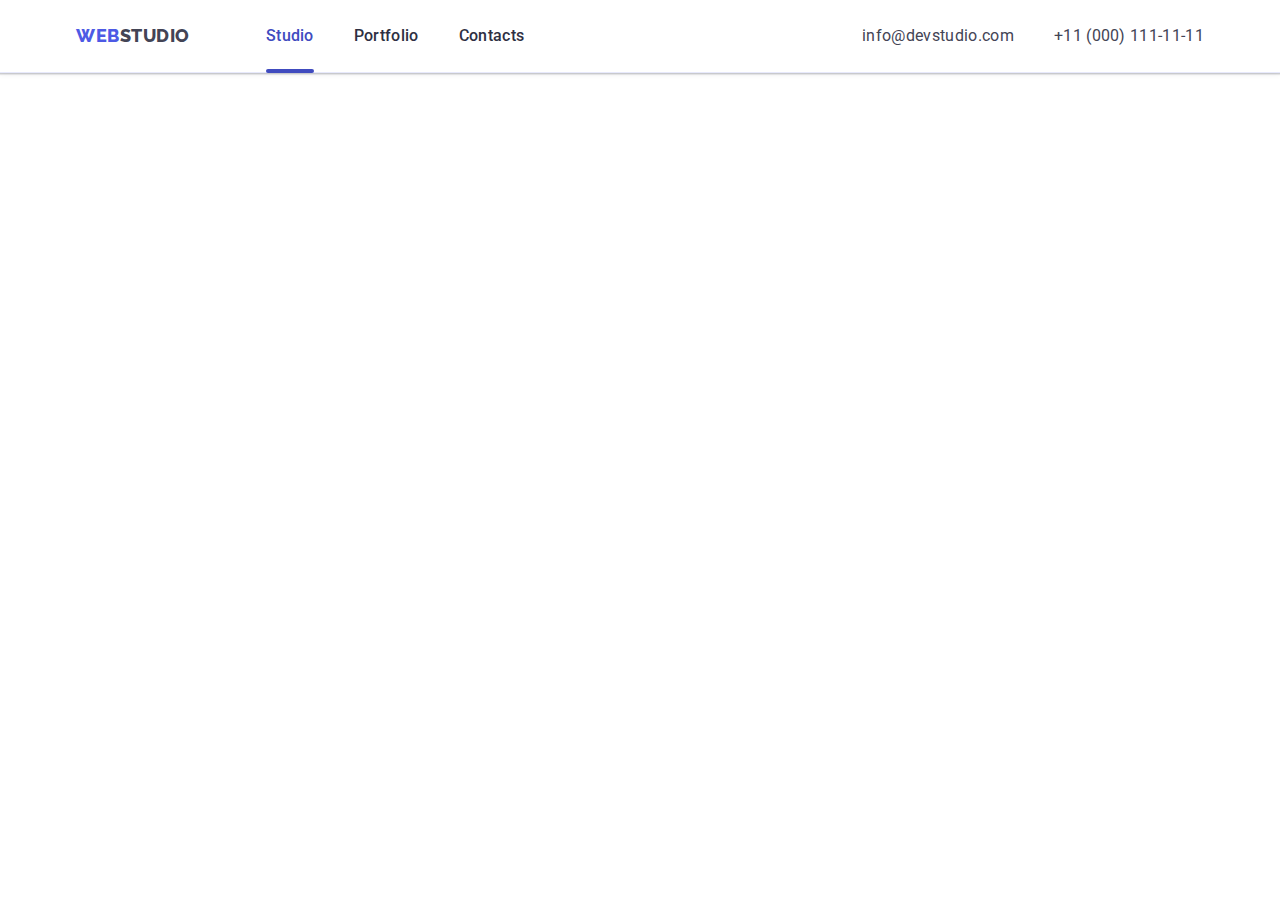
==== index.html @ 5191fb48 "header" ====
<!DOCTYPE html>
<html lang="en">
  <head>
    <meta charset="UTF-8" />
    <meta http-equiv="X-UA-Compatible" content="IE=edge" />
    <meta name="viewport" content="width=device-width, initial-scale=1.0" />
    <title>Студія</title>
    <link rel="preconnect" href="https://fonts.googleapis.com" />
    <link rel="preconnect" href="https://fonts.gstatic.com" crossorigin />
    <link
      href="https://fonts.googleapis.com/css2?family=Raleway:wght@800&family=Roboto:wght@400;500;700;900&display=swap"
      rel="stylesheet"
    />
    <link
      rel="stylesheet"
      href="https://cdn.jsdelivr.net/npm/modern-normalize@2.0.0/modern-normalize.min.css"
    />
    <link rel="stylesheet" href="./css/styles.css" />
    <link rel="icon" href="./images/favicon/40web-development_102111.png" />
  </head>
  <!-- BODY -->
  <body class="body">
    <!-- HEADER -->
    <header class="header">
      <div class="container header-container">
        <!-- HEADER NAVIGATION -->
        <nav class="nav header-nav">
          <a class="logo-link" href="./index.html"
            >Web<span class="logo-header">Studio</span></a
          >
          <ul class="list header-list">
            <li class="header-item">
              <a href="./index.html" class="nav-link current-link">Studio</a>
            </li>
            <li class="header-item">
              <a href="./portfolio.html" class="nav-link">Portfolio</a>
            </li>
            <li class="header-item">
              <a href="#" class="nav-link">Contacts</a>
            </li>
          </ul>
        </nav>

        <!-- ADDRESS -->
        <address class="address">
          <ul class="address-list">
            <li class="address-item">
              <a class="contact" href="mailto:info@devstudio.com"
                >info@devstudio.com</a
              >
            </li>
            <li class="address-item">
              <a class="contact" href="tel:+110001111111"
                >+11 (000) 111-11-11</a
              >
            </li>
          </ul>
        </address>
<!-- MOB MENU -->
        <button type="button" class="mob-menu-open js-open-menu">
          <svg class="mob-menu__open-icon" width="32" height="22">
            <use href="./images/icons.svg#burger"></use>
          </svg>
        </button>
      </div>
      
      <div class="mob-menu js-menu-container">
        <div class="container mob-menu-container">
          <button class="mob-menu-close js-close-menu">
            <svg class="mob-menu__close-icon" width="8" height="8">
              <use href="./images/icons.svg#close"></use>
            </svg>
          </button>
          <ul class="list menu-list">
            <li class="menu-item">
              <a href="./index.html" class="menu-link current-link">Studio</a>
            </li>
            <li class="menu-item">
              <a href="./portfolio.html" class="menu-link">Portfolio</a>
            </li>
            <li class="menu-item">
              <a href="#" class="menu-link">Contacts</a>
            </li>
          </ul>
          <address class="menu-address">
            <ul class="menu-address-list">
              <li class="menu-address-item">
                <a class="menu-contact" href="mailto:info@devstudio.com"
                  >info@devstudio.com</a
                >
              </li>
              <li class="menu-address-item menu-tel-item">
                <a class="menu-contact menu-tel" href="tel:+110001111111"
                  >+11 (000) 111-11-11</a
                >
              </li>
            </ul>
          </address>
          <ul class="menu-socials">
            <li class="menu-socials-items">
              <a
                class="menu-socials-links"
                aria-label="instagram icon"
                href="https://www.instagram.com/"
                target="_blank"
                rel="noopener no referrer"
              >
                <svg class="menu-socials-icons" width="24" height="24">
                  <use href="./images/icons.svg#instagram"></use>
                </svg>
              </a>
            </li>
            <li class="menu-socials-items">
              <a
                class="menu-socials-links"
                aria-label="twitter icon"
                href="https://twitter.com/"
                target="_blank"
                rel="noopener no referrer"
              >
                <svg class="menu-socials-icons" width="24" height="24">
                  <use href="./images/icons.svg#twitter"></use>
                </svg>
              </a>
            </li>
            <li class="menu-socials-items">
              <a
                class="menu-socials-links"
                aria-label="facebook icon"
                href="https://www.facebook.com/"
                target="_blank"
                rel="noopener no referrer"
              >
                <svg class="menu-socials-icons" width="24" height="24">
                  <use href="./images/icons.svg#facebook"></use>
                </svg>
              </a>
            </li>
            <li class="menu-socials-items">
              <a
                class="menu-socials-links"
                aria-label="linkedin icon"
                href="https://www.linkedin.com/"
                target="_blank"
                rel="noopener no referrer"
              >
                <svg class="menu-socials-icons" width="24" height="24">
                  <use href="./images/icons.svg#linkedin"></use>
                </svg>
              </a>
            </li>
          </ul>
        </div>
      </div>
    </header>
    <!-- MAIN -->
    <main>
      <!-- HERO -->
      <!-- <section class="section hero-section">
        <div class="container hero-container">
          <h1 class="title-hero">
            Effective Solutions
            <span class="business-text">for Your Business</span>
          </h1>
          <button class="button-hero button" type="button" data-modal-open>
            Order Service
          </button>
        </div>
      </section> -->
      <!-- GOALS -->
      <!-- <section class="section goals-section">
        <div class="container goals-container">
          <h2 class="visually-hidden">Goals</h2>
          <ul class="list goals-list">
            <li class="goals-item">
              <div class="goals-icon">
                <svg class="goals-icon64" width="64" height="64">
                  <use href="./images/icons.svg#antenna"></use>
                </svg>
              </div>
              <h3 class="title-descriptions goals-descriprions">Strategy</h3>
              <p class="text goals-text">
                Our goal is to identify the business problem to walk away with
                the perfect and creative solution.
              </p>
            </li>
            <li class="goals-item">
              <div class="goals-icon">
                <svg class="goals-icon64" width="64" height="64">
                  <use href="./images/icons.svg#clock"></use>
                </svg>
              </div>
              <h3 class="title-descriptions goals-descriprions">Punctuality</h3>
              <p class="text goals-text">
                Bring the key message to the brand's audience for the best price
                within the shortest possible time.
              </p>
            </li>
            <li class="goals-item">
              <div class="goals-icon">
                <svg class="goals-icon64" width="64" height="64">
                  <use href="./images/icons.svg#diagram"></use>
                </svg>
              </div>
              <h3 class="title-descriptions goals-descriprions">Diligence</h3>
              <p class="text goals-text">
                Research and confirm brands that present the strongest digital
                growth opportunities and minimize risk.
              </p>
            </li>
            <li class="goals-item">
              <div class="goals-icon">
                <svg class="goals-icon64" width="64" height="64">
                  <use href="./images/icons.svg#astronaut"></use>
                </svg>
              </div>
              <h3 class="title-descriptions goals-descriprions">
                Technologies
              </h3>
              <p class="text goals-text">
                Design practice focused on digital experiences. We bring forth a
                deep passion for problem-solving.
              </p>
            </li>
          </ul>
        </div>
      </section> -->
      <!--OPPORTUNITIES-->
      <!-- <section class="section opportunities-section">
        <div class="container opportunities-container">
          <h2 class="title opportunities-title">What are we doing</h2>
          <ul class="list opportunities-list">
            <li class="opportunitie-item">
              <img
                class="image opportunitie-image"
                src="./images/rectangle71.jpg"
                alt="An example of work on a computer"
                width="360"
                height="300"
              />
            </li>
            <li class="opportunitie-item">
              <img
                class="image opportunitie-image"
                src="./images/rectangle72.jpg"
                alt="An example of work on a mobile"
                width="360"
                height="300"
              />
            </li>
            <li class="opportunitie-item">
              <img
                class="image opportunitie-image"
                src="./images/rectangle73.jpg"
                alt="A man holds a mobile phone in his hand against a laptop"
                width="360"
                height="300"
              />
            </li>
          </ul>
        </div>
      </section> -->
      <!-- TEAM -->
      <!-- <section class="section team-section">
        <div class="container team-container">
          <h2 class="title team-title">Our Team</h2>
          <ul class="list team-list">
            <li class="team-item">
              <img
                class="image team-image"
                src="./images/people/mark.jpg"
                alt="A dark-haired, bearded man in a blue shirt"
                width="264"
                height="260"
              />
              <div class="worker">
                <h3 class="title-descriptions team-descriptions">
                  Mark Guerrero
                </h3>
                <p class="text team-text">Product Designer</p>
                <ul class="socials">
                  <li class="socials-items">
                    <a
                      class="socials-links"
                      aria-label="instagram icon"
                      href="https://www.instagram.com/"
                      target="_blank"
                      rel="noopener no referrer"
                    >
                      <svg class="socials-icons" width="16" height="16">
                        <use href="./images/icons.svg#instagram"></use>
                      </svg>
                    </a>
                  </li>
                  <li class="socials-items">
                    <a
                      class="socials-links"
                      aria-label="twitter icon"
                      href="https://twitter.com/"
                      target="_blank"
                      rel="noopener no referrer"
                    >
                      <svg class="socials-icons" width="16" height="16">
                        <use href="./images/icons.svg#twitter"></use>
                      </svg>
                    </a>
                  </li>
                  <li class="socials-items">
                    <a
                      class="socials-links"
                      aria-label="facebook icon"
                      href="https://www.facebook.com/"
                      target="_blank"
                      rel="noopener no referrer"
                    >
                      <svg class="socials-icons" width="16" height="16">
                        <use href="./images/icons.svg#facebook"></use>
                      </svg>
                    </a>
                  </li>
                  <li class="socials-items">
                    <a
                      class="socials-links"
                      aria-label="linkedin icon"
                      href="https://www.linkedin.com/"
                      target="_blank"
                      rel="noopener no referrer"
                    >
                      <svg class="socials-icons" width="16" height="16">
                        <use href="./images/icons.svg#linkedin"></use>
                      </svg>
                    </a>
                  </li>
                </ul>
              </div>
            </li>
            <li class="team-item">
              <img
                class="image team-image"
                src="./images/people/tom.jpg"
                alt="A blond-haired man with a week's stubble in a blue shirt"
                width="264"
                height="260"
              />
              <div class="worker">
                <h3 class="title-descriptions team-descriptions">Tom Ford</h3>
                <p class="text team-text">Frontend Developer</p>
                <ul class="socials">
                  <li class="socials-items">
                    <a
                      class="socials-links"
                      aria-label="instagram icon"
                      href="https://www.instagram.com/"
                      target="_blank"
                      rel="noopener no referrer"
                    >
                      <svg class="socials-icons" width="16" height="16">
                        <use href="./images/icons.svg#instagram"></use>
                      </svg>
                    </a>
                  </li>
                  <li class="socials-items">
                    <a
                      class="socials-links"
                      aria-label="twitter icon"
                      href="https://twitter.com/"
                      target="_blank"
                      rel="noopener no referrer"
                    >
                      <svg class="socials-icons" width="16" height="16">
                        <use href="./images/icons.svg#twitter"></use>
                      </svg>
                    </a>
                  </li>
                  <li class="socials-items">
                    <a
                      class="socials-links"
                      aria-label="facebook icon"
                      href="https://www.facebook.com/"
                      target="_blank"
                      rel="noopener no referrer"
                    >
                      <svg class="socials-icons" width="16" height="16">
                        <use href="./images/icons.svg#facebook"></use>
                      </svg>
                    </a>
                  </li>
                  <li class="socials-items">
                    <a
                      class="socials-links"
                      aria-label="linkedin icon"
                      href="https://www.linkedin.com/"
                      target="_blank"
                      rel="noopener no referrer"
                    >
                      <svg class="socials-icons" width="16" height="16">
                        <use href="./images/icons.svg#linkedin"></use>
                      </svg>
                    </a>
                  </li>
                </ul>
              </div>
            </li>
            <li class="team-item">
              <img
                class="image team-image"
                src="./images/people/camila.jpg"
                alt="Dark-haired girl in a pink blouse"
                width="264"
                height="260"
              />
              <div class="worker">
                <h3 class="title-descriptions team-descriptions">
                  Camila Garcia
                </h3>
                <p class="text team-text">Marketing</p>
                <ul class="socials">
                  <li class="socials-items">
                    <a
                      class="socials-links"
                      aria-label="instagram icon"
                      href="https://www.instagram.com/"
                      target="_blank"
                      rel="noopener no referrer"
                    >
                      <svg class="socials-icons" width="16" height="16">
                        <use href="./images/icons.svg#instagram"></use>
                      </svg>
                    </a>
                  </li>
                  <li class="socials-items">
                    <a
                      class="socials-links"
                      aria-label="twitter icon"
                      href="https://twitter.com/"
                      target="_blank"
                      rel="noopener no referrer"
                    >
                      <svg class="socials-icons" width="16" height="16">
                        <use href="./images/icons.svg#twitter"></use>
                      </svg>
                    </a>
                  </li>
                  <li class="socials-items">
                    <a
                      class="socials-links"
                      aria-label="facebook icon"
                      href="https://www.facebook.com/"
                      target="_blank"
                      rel="noopener no referrer"
                    >
                      <svg class="socials-icons" width="16" height="16">
                        <use href="./images/icons.svg#facebook"></use>
                      </svg>
                    </a>
                  </li>
                  <li class="socials-items">
                    <a
                      class="socials-links"
                      aria-label="linkedin icon"
                      href="https://www.linkedin.com/"
                      target="_blank"
                      rel="noopener no referrer"
                    >
                      <svg class="socials-icons" width="16" height="16">
                        <use href="./images/icons.svg#linkedin"></use>
                      </svg>
                    </a>
                  </li>
                </ul>
              </div>
            </li>
            <li class="team-item">
              <img
                class="image team-image"
                src="./images/people/daniel.jpg"
                alt="Dark-haired man with 2-week stubble wearing a grey T-shirt"
                width="264"
                height="260"
              />
              <div class="worker">
                <h3 class="title-descriptions team-descriptions">
                  Daniel Wilson
                </h3>
                <p class="text team-text">UI Designer</p>
                <ul class="socials">
                  <li class="socials-items">
                    <a
                      class="socials-links"
                      aria-label="instagram icon"
                      href="https://www.instagram.com/"
                      target="_blank"
                      rel="noopener no referrer"
                    >
                      <svg class="socials-icons" width="16" height="16">
                        <use href="./images/icons.svg#instagram"></use>
                      </svg>
                    </a>
                  </li>
                  <li class="socials-items">
                    <a
                      class="socials-links"
                      aria-label="twitter icon"
                      href="https://twitter.com/"
                      target="_blank"
                      rel="noopener no referrer"
                    >
                      <svg class="socials-icons" width="16" height="16">
                        <use href="./images/icons.svg#twitter"></use>
                      </svg>
                    </a>
                  </li>
                  <li class="socials-items">
                    <a
                      class="socials-links"
                      aria-label="facebook icon"
                      href="https://www.facebook.com/"
                      target="_blank"
                      rel="noopener no referrer"
                    >
                      <svg class="socials-icons" width="16" height="16">
                        <use href="./images/icons.svg#facebook"></use>
                      </svg>
                    </a>
                  </li>
                  <li class="socials-items">
                    <a
                      class="socials-links"
                      aria-label="linkedin icon"
                      href="https://www.linkedin.com/"
                      target="_blank"
                      rel="noopener no referrer"
                    >
                      <svg class="socials-icons" width="16" height="16">
                        <use href="./images/icons.svg#linkedin"></use>
                      </svg>
                    </a>
                  </li>
                </ul>
              </div>
            </li>
          </ul>
        </div>
      </section> -->
      <!-- CUSTOMERS -->
      <!-- <section class="section customers-section">
        <div class="container customers-container">
          <h2 class="title customers-title">Customers</h2>
          <ul class="list customers-list">
            <li class="customers-item">
              <a class="link customers-link" href="#">
                <svg class="customers-icon" width="104" height="56">
                  <use href="./images/icons.svg#logo"></use>
                </svg>
              </a>
            </li>
            <li class="customers-item">
              <a class="link customers-link" href="#">
                <svg class="customers-icon" width="104" height="56">
                  <use href="./images/icons.svg#tagline"></use>
                </svg>
              </a>
            </li>
            <li class="customers-item">
              <a class="link customers-link" href="#">
                <svg class="customers-icon" width="104" height="56">
                  <use href="./images/icons.svg#company"></use>
                </svg>
              </a>
            </li>
            <li class="customers-item">
              <a class="link customers-link" href="#">
                <svg class="customers-icon" width="104" height="56">
                  <use href="./images/icons.svg#foster"></use>
                </svg>
              </a>
            </li>
            <li class="customers-item">
              <a class="link customers-link" href="#">
                <svg class="customers-icon" width="104" height="56">
                  <use href="./images/icons.svg#brand"></use>
                </svg>
              </a>
            </li>
            <li class="customers-item">
              <a class="link customers-link" href="#"
                ><svg class="customers-icon" width="104" height="56">
                  <use href="./images/icons.svg#comtag"></use>
                </svg>
              </a>
            </li>
          </ul>
        </div>
      </section>
    </main> -->
      <!-- FOOTER -->
      <!-- <footer class="footer">
      <div class="footer-container">
        <div class="footer-logo-container">
          <a class="link logo-link footer-link" href="./index.html"
            >Web<span class="logo-footer">Studio</span>
          </a>
          <p class="footer-text">
            Increase the flow of customers and sales for your business with
            digital marketing & growth solutions.
          </p>
        </div>
        <div class="footer-sm">
          <p class="footer-sm-text">Social media</p>
          <ul class="footer-sm-list">
            <li class="footer-sm-items">
              <a
                class="footer-sm-links"
                aria-label="instagram icon"
                href="https://www.instagram.com/"
                target="_blank"
                rel="noopener no referrer"
              >
                <svg class="footer-sm-icons" width="24" height="24">
                  <use href="./images/icons.svg#instagram"></use>
                </svg>
              </a>
            </li>
            <li class="footer-sm-items">
              <a
                class="footer-sm-links"
                aria-label="twitter icon"
                href="https://twitter.com/"
                target="_blank"
                rel="noopener no referrer"
              >
                <svg class="footer-sm-icons" width="24" height="24">
                  <use href="./images/icons.svg#twitter"></use>
                </svg>
              </a>
            </li>
            <li class="footer-sm-items">
              <a
                class="footer-sm-links"
                aria-label="facebook icon"
                href="https://www.facebook.com/"
                target="_blank"
                rel="noopener no referrer"
              >
                <svg class="footer-sm-icons" width="24" height="24">
                  <use href="./images/icons.svg#facebook"></use>
                </svg>
              </a>
            </li>
            <li class="footer-sm-items">
              <a
                class="footer-sm-links"
                aria-label="linkedin icon"
                href="https://www.linkedin.com/"
                target="_blank"
                rel="noopener no referrer"
              >
                <svg class="footer-sm-icons" width="24" height="24">
                  <use href="./images/icons.svg#linkedin"></use>
                </svg>
              </a>
            </li>
          </ul>
        </div>
        <div class="footer-form">
          <p class="footer-form-txt">Subscribe</p>
          <form class="footer-form-subscribe">
            <label class="footer-foorm-label">
              <input
                class="footer-form-input"
                name="mail"
                type="email"
                placeholder="E-mail"
                required
              />
            </label>
            <button class="footer-form-btn" type="submit">
              Subscribe
              <svg class="footer-form-icon" width="24" height="24">
                <use href="./images/icons.svg#send-icon"></use>
              </svg>
            </button>
          </form>
        </div>
      </div>
    </footer> -->
      <!-- `````BACKDROP-MODAL````` -->
      <div class="backdrop is-hidden" data-modal>
      <div class="modal">
        <button class="close-button" type="button" data-modal-close>
          <svg class="close-icon" width="8" height="8">
            <use href="./images/icons.svg#close"></use>
          </svg>
        </button>

        <p class="modal-form-title">
          Leave your contacts and we will call you back
        </p>

        <form class="modal-form">
          <div class="modal-lable-form">
            <label class="modal-form-lable" for="user-name"> Name </label>
            <div class="modal-input-svg">
              <input
                class="modal-form-input"
                type="text"
                id="user-name"
                name="user-name"
                placeholder="James Bond"
                required
              />
              <svg class="modal-form-icon" width="18" height="24">
                <use href="./images/icons.svg#name"></use>
              </svg>
            </div>
          </div>

          <div class="modal-lable-form">
            <label class="modal-form-lable" for="phone">Phone</label>
            <div class="modal-input-svg">
              <input
                class="modal-form-input"
                type="tel"
                id="phone"
                name="phone"
                placeholder="+38 (068) 007 00 70"
                required
              />
              <svg class="modal-form-icon" width="18" height="24">
                <use href="./images/icons.svg#phone"></use>
              </svg>
            </div>
          </div>

          <div class="modal-lable-form">
            <label class="modal-form-lable" for="mail">Email</label>
            <div class="modal-input-svg">
              <input
                class="modal-form-input"
                type="email"
                id="mail"
                name="mail"
                placeholder="mail@mail.com"
                required
              />
              <svg class="modal-form-icon" width="18" height="24">
                <use href="./images/icons.svg#mail"></use>
              </svg>
            </div>
          </div>

          <div class="modal-lable-textarea">
            <label class="modal-form-lable" for="user-comment"> Comment</label>
            <textarea
              class="modal-form-input comment-input"
              id="user-comment"
              name="user-comment"
              placeholder="Text input"
            ></textarea>
          </div>

          <div class="modal-input-checkbox">
            <input
              class="visually-hidden input-checkbox"
              id="user-privacy"
              type="checkbox"
              value="true"
              name="user-privacy"
            />
            <label class="modal-checkbox" for="user-privacy"
              ><span class="modal-checkbox-txt">
                <svg class="checkbox-form-icon" width="10" height="8">
                  <use href="./images/icons.svg#check"></use>
                </svg>
              </span>
              I accept the terms and conditions of the
              <a class="modal-checkbox-link" href="#">Privacy Policy</a>
            </label>
          </div>

          <button class="modal-form-btn" type="submit">Send</button>
        </form>
      </div>
    </div>
    <script src="./js/mobile-menu.js"></script>
    <script src="./js/modal.js"></script>
  </body>
</html>
    </main>
  </body>
</html>
---- css/styles.css ----
/* !!!!!!!!!!!!!!!!!!!!!!!!!!!!!!!!!!!!!!!!!!!!!!!! */
/* .team-container * {outline: 1px solid tomato} * */
/* div.goals-icon+svg.goals-icon[width="16" hight="16"]>use[href="./images/icons.svg#"]
 */

/* `````ROOT````` */
:root {
  --card-set-gap: 24px;
  --card-shadow: 0px 2px 1px rgba(46, 47, 66, 0.08);
  --button-border: 1px solid #e7e9fc;
  --primary-font: "Roboto", sans-serif;
  --secondary-font: "Raleway", sans-serif;
  --primary-color: #2e2f42;
  --secondary-color: #434455;
  --footer-bg-color: #2e2f42;
  --logo-btn-color: #4d5ae5;
  --footer-txt-color: #f4f4fd;
}

/* ````` BODY`````` */
body {
  font-family: var(--primary-font);
  color: var(--secondary-color);
  background-color: #fff;
}
/* ,,,,,body,,,,, */

/* `````COMPONENTS````` */
h1,
h2,
h3,
h4,
p {
  margin-top: 0;
  margin-bottom: 0;
}

ul,
ol {
  margin-top: 0;
  margin-bottom: 0;
  padding-left: 0;
  list-style: none;
}

img {
  display: block;
  max-width: 100%;
  height: auto;
}

a {
  font-family: var(--primary-font);
  font-weight: 500;
  text-decoration: none;
  font-size: 16px;
  line-height: 1.5;
  letter-spacing: 0.02em;
  color: var(--primary-color);
}

a:hover,
a:focus {
  color: #404bbf;
  transition-duration: 250ms;
  transition-timing-function: cubic-bezier(0.4, 0, 0.2, 1);
}

button {
  display: flex;
  justify-content: center;
  align-items: center;
  border-radius: 4px;
  cursor: pointer;
  color: #fff;
  background-color: var(--logo-btn-color);
}

button:hover,
button:focus {
  color: #ffffff;
  background-color: #404bbf;
  transition-duration: 250ms;
  transition-timing-function: cubic-bezier(0.4, 0, 0.2, 1);
}

.link {
  text-decoration: none;
  color: currentColor;
}

.visually-hidden {
  position: absolute;
  width: 1px;
  height: 1px;
  margin: -1px;
  border: 0;
  padding: 0;
  white-space: nowrap;
  clip-path: inset(100%);
  clip: rect(0 0 0 0);
  overflow: hidden;
}

.container {
  padding-left: 16px;
  padding-right: 16px;

  margin-left: auto;
  margin-right: auto;
}

@media screen and (min-width: 428px) {
  .container {
    width: 428px;
  }
}
@media screen and (min-width: 768px) {
  .container {
    width: 768px;
  }
}
@media screen and (min-width: 1158px) {
  .container {
    width: 1158px;
    padding-left: 15px;
    padding-right: 15px;
  }
}

.logo-link {
  font-family: var(--secondary-font);
  font-weight: 800;
  font-size: 18px;
  line-height: 1.17;
  letter-spacing: 0.03em;
  text-transform: uppercase;
  color: var(--logo-btn-color);
}

@media only screen and (min-width: 768px) {
  .logo-link {
    margin-right: 120px;
  }
}
@media only screen and (min-width: 1158px) {
  .logo-link {
    margin-right: 76px;
  }
}

.item-button {
  color: var(--secondary-color);
}

.title {
  text-align: center;

  font-size: 36px;
  line-height: 1.11;
  letter-spacing: 0.02em;
  text-transform: capitalize;
  color: var(--primary-color);
}

.title-descriptions {
  font-weight: 500;
  font-size: 20px;
  line-height: 1.2;
  letter-spacing: 0.02em;
  color: var(--primary-color);
}

.text {
  font-weight: 400;
  font-size: 16px;
  line-height: 1.5;
  letter-spacing: 0.02em;
  color: var(--secondary-color);
}

/* ,,,,,components,,,,, */

/* `````HEADER````` */
.header {
  border-bottom: 1px solid #e7e9fc;
  box-shadow: 0px 2px 1px rgba(46, 47, 66, 0.08),
    0px 1px 1px rgba(46, 47, 66, 0.16), 0px 1px 6px rgba(46, 47, 66, 0.08);
}

.header-container {
  display: flex;
  align-items: center;
  justify-content: space-between;
}

@media only screen and (max-width: 767px) {
  .header-nav {
    padding-top: 24px;
    padding-bottom: 24px;
  }
}

.header-nav {
  display: flex;
  align-items: center;
}

.logo-header {
  color: var(--secondary-color);
}

.header-item {
  transition: color 250ms cubic-bezier(0.4, 0, 0.2, 1);
}

.header-list {
  display: none;
}

@media only screen and (min-width: 768px), (min-width: 1158px) {
  .header-list {
    display: flex;
    gap: 40px;
  }
}

.nav-link {
  display: block;
  padding: 24px 0;
}

.current-link {
  position: relative;
  color: #404bbf;
  transition: color 250ms cubic-bezier(0.4, 0, 0.2, 1);
}

.current-link:hover,
.current-link:focus {
  color: #404bbf;
}

.header-item .current-link::after {
  content: "";
  display: block;
  position: absolute;
  bottom: -1px;
  left: 0;
  width: 100%;
  height: 4px;
  background-color: #404bbf;
  border-radius: 2px;
}

/* ``````ADDRESS`````` */

.address-list {
  display: none;

  font-family: var(--primary-font);
  font-style: normal;
  font-size: 16px;
  line-height: 1.5;
  letter-spacing: 0.02em;
  color: var(--secondary-color);
}

.address {
  margin-left: auto;
}

@media only screen and (min-width: 768px) {
  .address-list {
    display: flex;
    flex-direction: column;
    font-style: normal;
    font-weight: 400;
    font-size: 12px;
    line-height: 1.1;
    letter-spacing: 0.04em;
    gap: 12px;
  }
}
@media only screen and (min-width: 1158px) {
  .address-list {
    display: flex;
    flex-direction: row;
    margin-left: auto;
    align-items: center;
    gap: 40px;

    /* font-family: var(--primary-font);
    font-style: normal;
    font-size: 16px;
    line-height: 1.5;
    letter-spacing: 0.02em;
    color: var(--secondary-color); */
  }
}

.contact {
  font-style: normal;
  font-weight: 400;
  color: var(--secondary-color);
  transition: color 250ms cubic-bezier(0.4, 0, 0.2, 1);
}

.address {
  font-style: normal;
}

/* `````MOB MENU`````` */

@media only screen and (max-width: 767px) {
  .mob-menu-open {
    padding: 0;
    display: block;
    margin-left: auto;

    border: none;
    background-color: transparent;
    line-height: 0;
  }

  .mob-menu {
    position: fixed;
    width: 100vw;
    height: 100vh;
    max-height: 796px;
    z-index: 1000;
    overflow: auto;
    top: 0;
    left: 0;
    background-color: #fff;
    box-shadow: 0 0 0 100vmax rgba(0, 0, 0, 0.5);

    opacity: 0;
    visibility: hidden;
    pointer-events: none;
    transition: opacity 250ms cubic-bezier(0.4, 0, 0.2, 1),
      visibility 250ms cubic-bezier(0.4, 0, 0.2, 1);
  }

  .mob-menu.is-open {
    opacity: 1;
    visibility: visible;
    pointer-events: auto;
  }

  .mob-menu-container {
    position: relative;
    padding-left: 40px;
    padding-top: 80px;
    padding-bottom: 40px;
  }

  .mob-menu-close {
    display: flex;
    position: absolute;
    padding: 0;
    line-height: 0;
    top: 24px;
    right: 24px;
    width: 24px;
    height: 24px;
    cursor: pointer;

    align-items: center;
    justify-content: center;
    background-color: #e7e9fc;
    border: 1px rgba(0, 0, 0, 0.1) solid;
    border-radius: 50%;
    transition: background-color 250ms cubic-bezier(0.4, 0, 0.2, 1),
      border 250ms cubic-bezier(0.4, 0, 0.2, 1);
  }

  .menu-list {
    margin-bottom: 26.4vh;
  }

  .menu-item:not(:last-child) {
    margin-bottom: 40px;
  }

  .menu-link {
    font-size: 36px;
    font-weight: 700;
    line-height: 1.11;
    letter-spacing: 0.02em;
  }

  .menu-address {
    font-style: normal;
  }

  .menu-address-list {
    display: flex;
    flex-direction: column-reverse;
  }

  .menu-contact {
    color: #434455;
    font-size: 20px;
    font-family: var(--primary-font);
    font-weight: 500;
    line-height: 1.2;
    letter-spacing: 0.2em;
  }

  .menu-tel-item {
    margin-bottom: 40px;
  }

  .menu-tel {
    color: #4d5ae5;
    font-family: var(--primary-font);
    text-transform: capitalize;
    font-size: 36px;
    font-weight: 700;
    line-height: 1.11;
    letter-spacing: 0.02em;
  }

  .menu-socials {
    display: flex;
    gap: 56px;
  }

  .menu-socials-item {
    transition: background-color 250ms cubic-bezier(0.4, 0, 0.2, 1);
  }

  .menu-socials-links {
    margin-top: 48px;
    display: flex;
    justify-content: center;
    align-items: center;
    width: 40px;
    height: 40px;
    background: #4d5ae5;
    border-radius: 50%;
    transition: background-color 250ms cubic-bezier(0.4, 0, 0.2, 1);
  }

  .menu-socials-links:hover,
  .menu-socials-links:focus {
    background: #404bbf;
    transition-duration: 250ms;
    transition-timing-function: cubic-bezier(0.4, 0, 0.2, 1);
  }

  .menu-socials-icons {
    fill: #f4f4fd;
  }
}

@media only screen and (min-width: 768px), (min-width: 1158px) {
  .mob-menu {
    display: none;
  }
  .mob-menu-open {
    display: none;
  }
}
/* ,,,,,header,,,,, */

/* `````HERO````` */
/* .hero-section {
  margin: 0 auto;
  padding: 188px 0;

  background-image: linear-gradient(
      rgba(46, 47, 66, 0.7),
      rgba(46, 47, 66, 0.7)
    ),
    url(../images/people-bg.jpg);
  max-width: 1440px;
  background-size: cover;
  background-repeat: no-repeat;
  background-position: center;
  background-color: #2e2f42;
}

.title-hero {
  max-width: 496px;
  max-height: 120px;
  word-wrap: break-word;
  margin: auto;
  margin-bottom: 48px;

  font-size: 56px;
  font-weight: 700px;
  line-height: 1.07;
  text-align: center;
  letter-spacing: 0.02em;
  color: #ffffff;
}

.button-hero {
  display: block;
  padding: 16px 32px;
  margin: auto;
  min-width: 169px;
  min-height: 56px;
  border: none;
  border-radius: 4px;
  box-shadow: 0px 4px 4px rgba(0, 0, 0, 0.15);

  font-family: var(--primary-font);
  font-weight: 500;
  font-size: 16px;
  line-height: 1.5;
  letter-spacing: 0.04em;
  color: #ffffff;
  transition: background-color 250ms cubic-bezier(0.4, 0, 0.2, 1);
} */

/* ,,,,,hero,,,,, */

/* `````GOALS`````*/

/* .goals-section {
  padding: 120px 0;
}

.goals-container {
  align-items: center;
}

.goals-list {
  display: flex;
  gap: 24px;
}

.goals-item {
  width: calc((100% - 3 * 24px) / 4);
}

.goals-icon {
  display: none;
}

@media only screen and (min-width: 1158px) {
  .goals-icon {
    align-items: center;
    display: flex;
    justify-content: center;

    height: 112px;
    background-color: #f4f4fd;
    border-radius: 4px;
    margin-bottom: 8px;
  }
}
.goals-descriprions {
  margin-bottom: 8px;
} */

/* ,,,,,goals,,,, */

/* `````OPPORTUNITIES`````` */
/* .opportunities-section {
  display: none;
}

@media only screen and (min-width: 1158px) {
  .opportunities-section {
    display: block;
  }
}

.opportunities-section {
  padding-bottom: 120px;
}

.opportunities-container {
  align-items: center;
}

.opportunities-title {
  margin-bottom: 72px;
}

.opportunities-list {
  display: flex;
  gap: 24px;
}

.opportunities-item {
  width: calc((100% - 48px) / 3);
}

.opportunitie-image {
  border: 0.5px #e7e9fc solid;
} */

/* ,,,,,opportunities,,,,,*/

/* `````TEAM````` */
/* .team-section {
  padding: 120px 0;
  background-color: #f4f4fd;
}

.team-title {
  margin-bottom: 72px;
}

.team-list {
  display: flex;
  gap: 24px;
}

.team-item {
  width: calc((100% - 72px) / 4);
  box-shadow: 0px 1px 6px rgba(46, 47, 66, 0.08),
    0px 1px 1px rgba(46, 47, 66, 0.16), 0px 2px 1px rgba(46, 47, 66, 0.08);
  border-radius: 0px 0px 4px 4px;
}

.worker {
  padding: 32px 16px;

  border-radius: 4px;
}
.team-descriptions {
  text-align: center;
  margin-bottom: 8px;
}

.team-text {
  text-align: center;
  margin-bottom: 8px;
}

.socials {
  display: flex;
  justify-content: center;
  gap: 24px;
}

.socials-item {
  transition: background-color 250ms cubic-bezier(0.4, 0, 0.2, 1);
}

.socials-links {
  display: flex;
  justify-content: center;
  align-items: center;
  width: 40px;
  height: 40px;
  background: #4d5ae5;
  border-radius: 50%;
  transition: background-color 250ms cubic-bezier(0.4, 0, 0.2, 1);
}

.socials-links:hover,
.socials-links:focus {
  background: #404bbf;
  transition-duration: 250ms;
  transition-timing-function: cubic-bezier(0.4, 0, 0.2, 1);
}

.socials-icons {
  fill: #f4f4fd;
} */

/* ,,,,,team,,,,, */

/* `````CUSTOMERS````` */

/* .customers-section {
  padding: 120px 0;
}

.customers-title {
  margin-bottom: 72px;
  font-size: 36px;
  line-height: 1.11;
}

.customers-list {
  display: flex;
  gap: 24px;
}

.customers-item {
  width: calc((100% - 120px) / 6);
  height: 88px;
  transition: border-color 250ms cubic-bezier(0.4, 0, 0.2, 1),
    color 250ms cubic-bezier(0.4, 0, 0.2, 1);
}

.customers-link {
  display: flex;
  align-items: center;
  justify-content: center;

  width: 100%;
  height: 100%;
  color: #8e8f99;
  border: 1px solid #8e8f99;
  border-radius: 4px;
  transition: border-color 250ms cubic-bezier(0.4, 0, 0.2, 1),
    color 250ms cubic-bezier(0.4, 0, 0.2, 1);
}

.customers-link:hover,
.customers-link:focus {
  color: #404bbf;
  border-color: #404bbf;
  transition-duration: 250ms;
  transition-timing-function: cubic-bezier(0.4, 0, 0.2, 1);
}

.customers-icon {
  fill: currentColor;
} */
/* ,,,,,customers,,,,, */

/* `````PORTFOLIO````` */

/* .portfolio-section {
  padding-top: 96px;
  padding-bottom: 120px;
} */

/* `````BUTTONS PORTFOLIO````` */
/* .list-button {
  display: flex;
  justify-content: center;
  gap: 24px;
  margin-bottom: 72px;
  flex-wrap: wrap;
}

.filter-button {
  border: var(--button-border);
  padding: 12px 24px;
  border: 1px solid transparent;

  font-family: var (--primary-font);
  font-weight: 500;
  font-size: 16px;
  line-height: 1.5;
  text-align: center;
  letter-spacing: 0.04em;
  text-decoration: none;
  color: var(--logo-btn-color);
  background: #f4f4fd;
  transition: color 250ms cubic-bezier(0.4, 0, 0.2, 1),
    background-color 250ms cubic-bezier(0.4, 0, 0.2, 1),
    border-color 250ms cubic-bezier(0.4, 0, 0.2, 1),
    box-shadow 250ms cubic-bezier(0.4, 0, 0.2, 1);
}

.filter-button:hover,
.filter-button:focus {
  color: #ffffff;
  background-color: #404bbf;
  box-shadow: 0px 3px 1px rgba(0, 0, 0, 0.1), 0px 2px 1px rgba(0, 0, 0, 0.08),
    0px 2px 2px rgba(0, 0, 0, 0.12);
  transition-duration: 250ms;
  transition-timing-function: cubic-bezier(0.4, 0, 0.2, 1);
}

.item-portfolio {
  width: calc((100% - 48px) / 3);
  position: relative;
}

.list-portfolio .portfolio-link {
  transition: box-shadow 250ms cubic-bezier(0.4, 0, 0.2, 1);
}

.portfolio-link:hover,
.portfolio-link:focus {
  transform: translateY(0%);
  box-shadow: 0px 1px 6px rgba(46, 47, 66, 0.08),
    0px 1px 1px rgba(46, 47, 66, 0.16), 0px 2px 1px rgba(46, 47, 66, 0.08);
  transition-duration: 250ms;
  transition-timing-function: cubic-bezier(0.4, 0, 0.2, 1);
}

.list-portfolio {
  display: flex;
  flex-wrap: wrap;
  column-gap: 24px;
  row-gap: 48px;
}

.portfolio-inform {

  padding: 32px 16px;
  border: 1px solid #e7e9fc;
  border-top: none;
}

.portfolio-descriptions {
  margin-bottom: 8px;
}

.thumb-portfolio-img {
  position: relative;
  overflow: hidden;
}

.overlay-portfolio-txt {
  position: absolute;
  top: 0;
  left: 0;
  transform: translateY(100%);
  padding: 40px 32px;

  font-size: 16px;
  line-height: 1.5;
  letter-spacing: 0.02em;
  color: #f4f4fd;
  background-color: #4d5ae5;
  height: 100%;
  width: 100%;
  transition: transform 250ms cubic-bezier(0.4, 0, 0.2, 1);
}

.portfolio-link:hover .overlay-portfolio-txt,
.portfolio-link:focus .overlay-portfolio-txt {
  transform: translateY(0);
} */

/* `````FOOTER````` */
/* .footer {
  padding: 100px 0;

  background-color: var(--footer-bg-color);
}

.footer-container {
  display: flex;
  align-items: baseline;
  margin-left: 156px;
}

.footer-logo-container {
  margin-right: 120px;
}

.footer-link {
  display: inline-block;
  margin-bottom: 16px;
}

.logo-footer {
  color: var(--footer-txt-color);
}

.footer-text {
  max-width: 264px;
  max-height: 72px;
  word-wrap: break-word;

  font-weight: 400;
  font-size: 16px;
  line-height: 1.5;
  letter-spacing: 0.02em;
  color: var(--footer-txt-color);
}

.footer-sm {
  margin-right: 80px;
}
.footer-sm-text {
  margin-bottom: 16px;
  font-weight: 500;
  font-size: 16px;
  line-height: 1.5;
  letter-spacing: 0.02em;
  color: #ffffff;
}

.footer-sm-list {
  display: flex;
  gap: 16px;
}

.footer-sm-items {
  width: 40px;
  height: 40px;
  transition: background-color 250ms cubic-bezier(0.4, 0, 0.2, 1);
}

.footer-sm-links {
  display: flex;
  align-items: center;
  justify-content: center;

  width: 100%;
  height: 100%;
  background-color: #4d5ae5;
  border-radius: 50%;
  transition: background-color 250ms cubic-bezier(0.4, 0, 0.2, 1);
}

.footer-sm-links:hover,
.footer-sm-links:focus {
  background-color: #31d0aa;
  transition-duration: 250ms;
  transition-timing-function: cubic-bezier(0.4, 0, 0.2, 1);
}

.footer-sm-icons {
  fill: #f4f4fd;
} */

/* `````FOOTER-FORM````` */
/* .footer-form {
  display: flex;
  flex-direction: column;
}

.footer-form-txt {
  margin-bottom: 16px;
  font-weight: 500;
  font-size: 16px;
  line-height: 1.5;
  letter-spacing: 0.02em;
  color: #ffffff;
}

.footer-form-subscribe {
  gap: 24px;
  display: flex;
  align-items: center;
}

.footer-form-label {
  display: flex;
}

.footer-form-input {
  width: 264px;
  height: 40px;
  border: 1px solid #ffffff;
  background-color: transparent;
  font-size: 12px;
  line-height: 1.5;
  letter-spacing: 0.04em;
  padding-left: 16px;
  border-radius: 4px;
  color: #ffffff;
  filter: drop-shadow(0px 4px 4px rgba(0, 0, 0, 0.15));
}

.footer-form-input::placeholder {
  color: #ffffff;
}

.footer-form-btn {
  min-width: 165px;
  height: 40px;
  display: flex;
  justify-content: center;
  align-items: center;
  font-family: var(--primary-font);
  font-size: 16px;
  font-weight: 500;
  line-height: 1.5;
  letter-spacing: 0.04em;
  color: #ffffff;
  cursor: pointer;
  background-color: #4d5ae5;
  border: none;
  border-radius: 4px;
}

.footer-form-icon {
  width: 24px;
  height: 24px;
  margin-left: 16px;
  fill: rgba(255, 255, 255, 1);
} */

/* `````BACKDROP-MODAL``````` */

.backdrop {
  width: 100%;
  height: 100%;
  position: fixed;
  top: 0;
  left: 0;
  background-color: rgba(46, 47, 66, 0.4);
  transition: opacity 250ms cubic-bezier(0.4, 0, 0.2, 1),
    visibility 250ms cubic-bezier(0.4, 0, 0.2, 1);
}

.is-hidden {
  visibility: hidden;
  opacity: 0;
  pointer-events: none;
}
.modal {
  padding: 72px 24px 24px 24px;
  position: absolute;
  margin-bottom: 8px;
  top: 50%;
  left: 50%;
  min-height: 584px;
  transform: translate(-50%, -50%) scale(1);
  width: 408px;
  height: 584px;
  background: rgb(252, 252, 252);
  box-shadow: 0px 1px 1px rgba(0, 0, 0, 0.14), 0px 1px 3px rgba(0, 0, 0, 0.12),
    0px 2px 1px rgba(0, 0, 0, 0.2);
  border-radius: 4px;
  transition: transform 250ms cubic-bezier(0.4, 0, 0.2, 1);
}
.backdrop.is-hidden .modal {
  transform: scale(0);
  transition: transform 250ms linear;
}

.close-button {
  display: flex;
  position: absolute;
  padding: 0;
  top: 24px;
  right: 24px;
  width: 24px;
  height: 24px;
  cursor: pointer;

  align-items: center;
  justify-content: center;
  background-color: #e7e9fc;
  border: 1px rgba(0, 0, 0, 0.1) solid;
  border-radius: 50%;
  transition: background-color 250ms cubic-bezier(0.4, 0, 0.2, 1),
    border 250ms cubic-bezier(0.4, 0, 0.2, 1);
}

.close-button:hover,
.close-button:focus {
  background-color: rgb(64, 75, 191);
  transition-duration: 250ms;
  transition-timing-function: cubic-bezier(0.4, 0, 0.2, 1);
  border: none;
  fill: #ffffff;
}

.close-icon {
  transition: fill 250ms cubic-bezier(0.4, 0, 0.2, 1);
}
/* `````BACKDROP-MODAL-FORM`````` */

/* .modal-form-title {
  margin-bottom: 16px;
  font-weight: 500;
  font-size: 16px;
  text-align: center;
  line-height: 1.5;
  letter-spacing: 0.02em;
  color: #2e2f42;
}

.modal-lable-form {
  margin-bottom: 8px;
}

.modal-form-lable {
  font-size: 12px;
  line-height: 1.17;
  letter-spacing: 0.04em;
  color: #8e8f99;
  display: block;
  margin-bottom: 4px;
}

.modal-input-svg {
  position: relative;
}

.modal-form-input {
  width: 100%;
  height: 40px;
  border: 1px solid rgba(46, 47, 66, 0.4);
  border-radius: 4px;
  background-color: transparent;
  padding-left: 38px;
  outline: transparent;
  transition: border-color 250ms cubic-bezier(0.4, 0, 0.2, 1);
}

.modal-form-icon {
  left: 16px;
  top: 50%;
  position: absolute;
  transform: translateY(-50%);
  transition: fill 250ms cubic-bezier(0.4, 0, 0.2, 1);
}

.modal-form-input:focus {
  border-color: #4d5ae5;
}

.modal-form-input:focus + .modal-form-icon {
  fill: #4d5ae5;
}

.modal-lable-textarea {
  margin-bottom: 16px;
}

.comment-input {
  height: 120px;
  font-size: 12px;
  line-height: 1.17;
  letter-spacing: 0.04em;
  color: rgba(46, 47, 66, 0.4);
  padding: 8px 16px;
  resize: none;
}
.comment-input:focus {
  font-size: 14px;
  color: black;
}

.modal-input-checkbox {
  margin-bottom: 24px;
}

.modal-checkbox {
  font-size: 12px;
  line-height: 1.17;
  letter-spacing: 0.04em;
  color: #8e8f99;
}

.modal-checkbox-txt {
  width: 16px;
  height: 16px;
  margin-right: 8px;
  border: 1px solid rgba(46, 47, 66, 0.4);
  border-radius: 2px;
  transition: background-color 250ms cubic-bezier(0.4, 0, 0.2, 1),
    border 250ms cubic-bezier(0.4, 0, 0.2, 1),
    fill 250ms cubic-bezier(0.4, 0, 0.2, 1);
  display: inline-flex;
  align-items: center;
  justify-content: center;
  fill: transparent;
}


.input-checkbox:checked + .modal-checkbox span {
  background-color: #404bbf;
  fill: #f4f4fd;
  border: none;
}

.input-checkbox {
  appearance: none;
}

.modal-checkbox-link {
  font-size: 12px;
  font-weight: 400;
  text-decoration: underline;
  line-height: 16px;
  word-wrap: break-word;
  color: #4d5ae5;
}

.modal-form-btn {
  display: block;
  margin-top: 24px;
  margin-right: auto;
  margin-left: auto;
  min-width: 169px;
  min-height: 56px;
  font-family: var(--primary-font);
  line-height: 1.5;

  border-radius: 4px;
  font-weight: 500;
  font-size: 16px;
  line-height: 1.5;

  letter-spacing: 0.04em;
  background-color: #4d5ae5;
  color: #fff;
  cursor: pointer;

  border: none;
  border-radius: 4px;
  transition: background-color 250ms cubic-bezier(0.4, 0, 0.2, 1);
}

.modal-form-btn:hover,
.modal-form-btn:focus {
  background-color: #4d5ae5;
  box-shadow: 0px 4px 4px rgba(0, 0, 0, 0.15);
} */
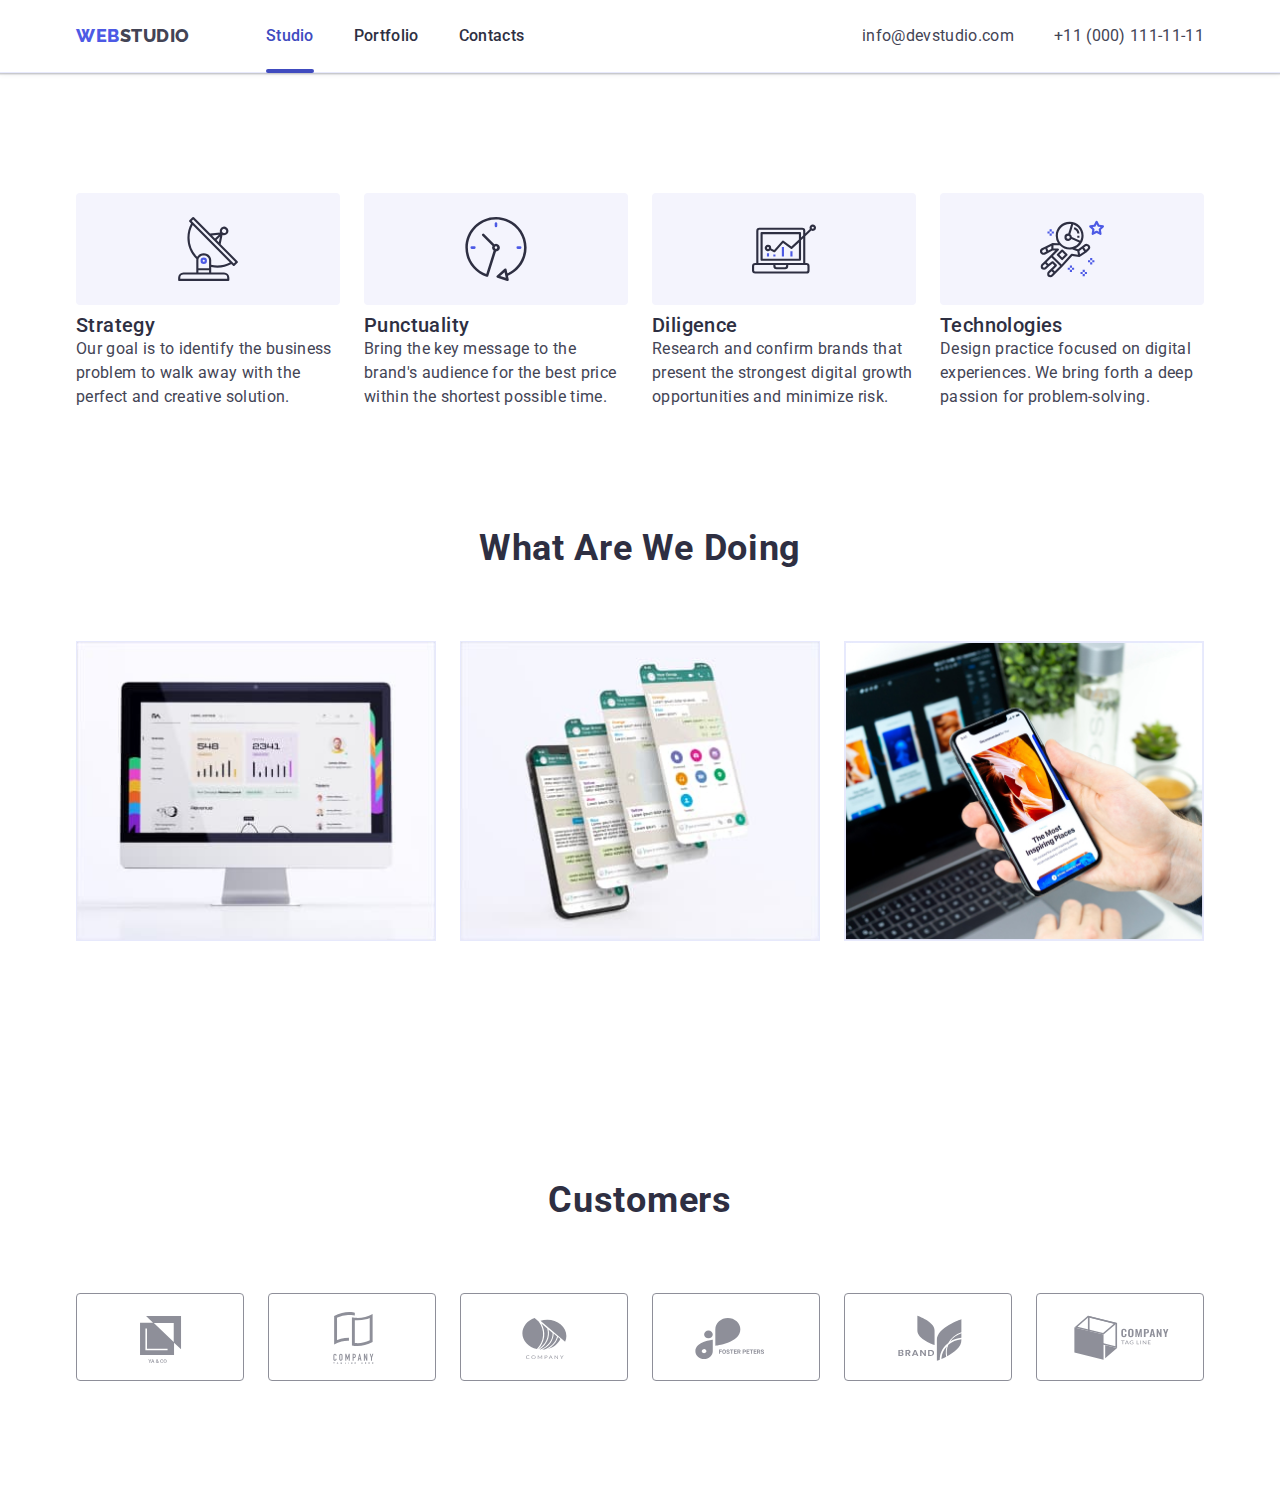
==== commit 2a9f457b: "oppor" ====
--- a/index.html
+++ b/index.html
@@ -168,7 +168,7 @@
         </div>
       </section> -->
       <!-- GOALS -->
-      <!-- <section class="section goals-section">
+      <section class="section goals-section">
         <div class="container goals-container">
           <h2 class="visually-hidden">Goals</h2>
           <ul class="list goals-list">
@@ -224,9 +224,9 @@
             </li>
           </ul>
         </div>
-      </section> -->
+      </section>
       <!--OPPORTUNITIES-->
-      <!-- <section class="section opportunities-section">
+      <section class="section opportunities-section">
         <div class="container opportunities-container">
           <h2 class="title opportunities-title">What are we doing</h2>
           <ul class="list opportunities-list">
@@ -259,7 +259,7 @@
             </li>
           </ul>
         </div>
-      </section> -->
+      </section>
       <!-- TEAM -->
       <!-- <section class="section team-section">
         <div class="container team-container">
@@ -543,7 +543,7 @@
         </div>
       </section> -->
       <!-- CUSTOMERS -->
-      <!-- <section class="section customers-section">
+      <section class="section customers-section">
         <div class="container customers-container">
           <h2 class="title customers-title">Customers</h2>
           <ul class="list customers-list">
@@ -592,7 +592,7 @@
           </ul>
         </div>
       </section>
-    </main> -->
+    </main>
       <!-- FOOTER -->
       <!-- <footer class="footer">
       <div class="footer-container">
--- a/css/styles.css
+++ b/css/styles.css
@@ -312,7 +312,7 @@
 
 /* `````MOB MENU`````` */
 
-@media only screen and (max-width: 767px) {
+@media only screen and (max-width: 768px) {
   .mob-menu-open {
     padding: 0;
     display: block;
@@ -519,29 +519,74 @@
 /* ,,,,,hero,,,,, */
 
 /* `````GOALS`````*/
-
-/* .goals-section {
-  padding: 120px 0;
-}
-
-.goals-container {
-  align-items: center;
-}
-
-.goals-list {
-  display: flex;
-  gap: 24px;
-}
-
-.goals-item {
-  width: calc((100% - 3 * 24px) / 4);
-}
+.goals-section {
+  padding-top: 96px;
+}
+
+/* .goals-item:not(:last-child) {
+  margin-bottom: 72px;
+} */
+
+/* @media only screen and (min-width: 768px), (max-width: 1157px) {
+  .goals-list {
+    display: flex;
+    flex-wrap: wrap;
+    gap: 24px;
+  }
+
+
+} */
+
+/* .goals-item {
+    flex-basis: calc((100% - 24px) / 2);
+  } */
+
+@media only screen and (max-width: 1157px) {
+  .goals-descriprions {
+    text-align: center;
+    font-size: 36px;
+    font-weight: 700;
+    line-height: 1.11;
+    letter-spacing: 0.02em;
+
+    margin-bottom: 8px;
+  }
+}
+
+/* @media only screen and (min-width: 768px) {
+  .goals-descriprions {
+    text-align: justify;
+  }
+}
+
+@media only screen and (max-width: 1157px) {
+  .goals-text {
+    font-weight: 500;
+  }
+} */
 
 .goals-icon {
   display: none;
 }
 
 @media only screen and (min-width: 1158px) {
+  .goals-section {
+    padding: 120px 0;
+  }
+
+  .goals-container {
+    align-items: center;
+  }
+
+  .goals-list {
+    display: flex;
+    gap: 24px;
+  }
+
+  .goals-item {
+    width: calc((100% - 3 * 24px) / 4);
+  }
+
   .goals-icon {
     align-items: center;
     display: flex;
@@ -553,14 +598,11 @@
     margin-bottom: 8px;
   }
 }
-.goals-descriprions {
-  margin-bottom: 8px;
-} */
 
 /* ,,,,,goals,,,, */
 
 /* `````OPPORTUNITIES`````` */
-/* .opportunities-section {
+.opportunities-section {
   display: none;
 }
 
@@ -593,7 +635,7 @@
 
 .opportunitie-image {
   border: 0.5px #e7e9fc solid;
-} */
+}
 
 /* ,,,,,opportunities,,,,,*/
 
@@ -670,8 +712,14 @@
 
 /* `````CUSTOMERS````` */
 
-/* .customers-section {
-  padding: 120px 0;
+.customers-section {
+  padding: 96px 0;
+}
+
+@media only screen and (min-width: 1158px) {
+  .customers-section {
+    padding: 120px 0;
+  }
 }
 
 .customers-title {
@@ -682,14 +730,45 @@
 
 .customers-list {
   display: flex;
-  gap: 24px;
+  justify-content: center;
+  flex-wrap: wrap;
+  column-gap: 16px;
+  row-gap: 72px;
+}
+
+@media only screen and (min-width: 768px) {
+  .customers-list {
+    column-gap: 24px;
+    row-gap: 72px;
+  }
+}
+
+@media only screen and (min-width: 1158px) {
+  .customers-list {
+    gap: 24px;
+  }
 }
 
 .customers-item {
-  width: calc((100% - 120px) / 6);
-  height: 88px;
+  flex-basis: calc((100% - 80px) / 6);
+  min-width: 190px;
+  min-height: 88px;
   transition: border-color 250ms cubic-bezier(0.4, 0, 0.2, 1),
     color 250ms cubic-bezier(0.4, 0, 0.2, 1);
+}
+
+@media only screen and (min-width: 768px) {
+  .customers-item {
+    min-width: 168px;
+  }
+}
+
+@media only screen and (min-width: 1158px) {
+  .customers-item {
+    width: calc((100% - 120px) / 6);
+    max-width: 168px;
+    height: 88px;
+  }
 }
 
 .customers-link {
@@ -716,7 +795,13 @@
 
 .customers-icon {
   fill: currentColor;
-} */
+}
+
+@media only screen and (max-width: 767px) {
+  .customers-icon {
+    width: 110px;
+  }
+}
 /* ,,,,,customers,,,,, */
 
 /* `````PORTFOLIO````` */
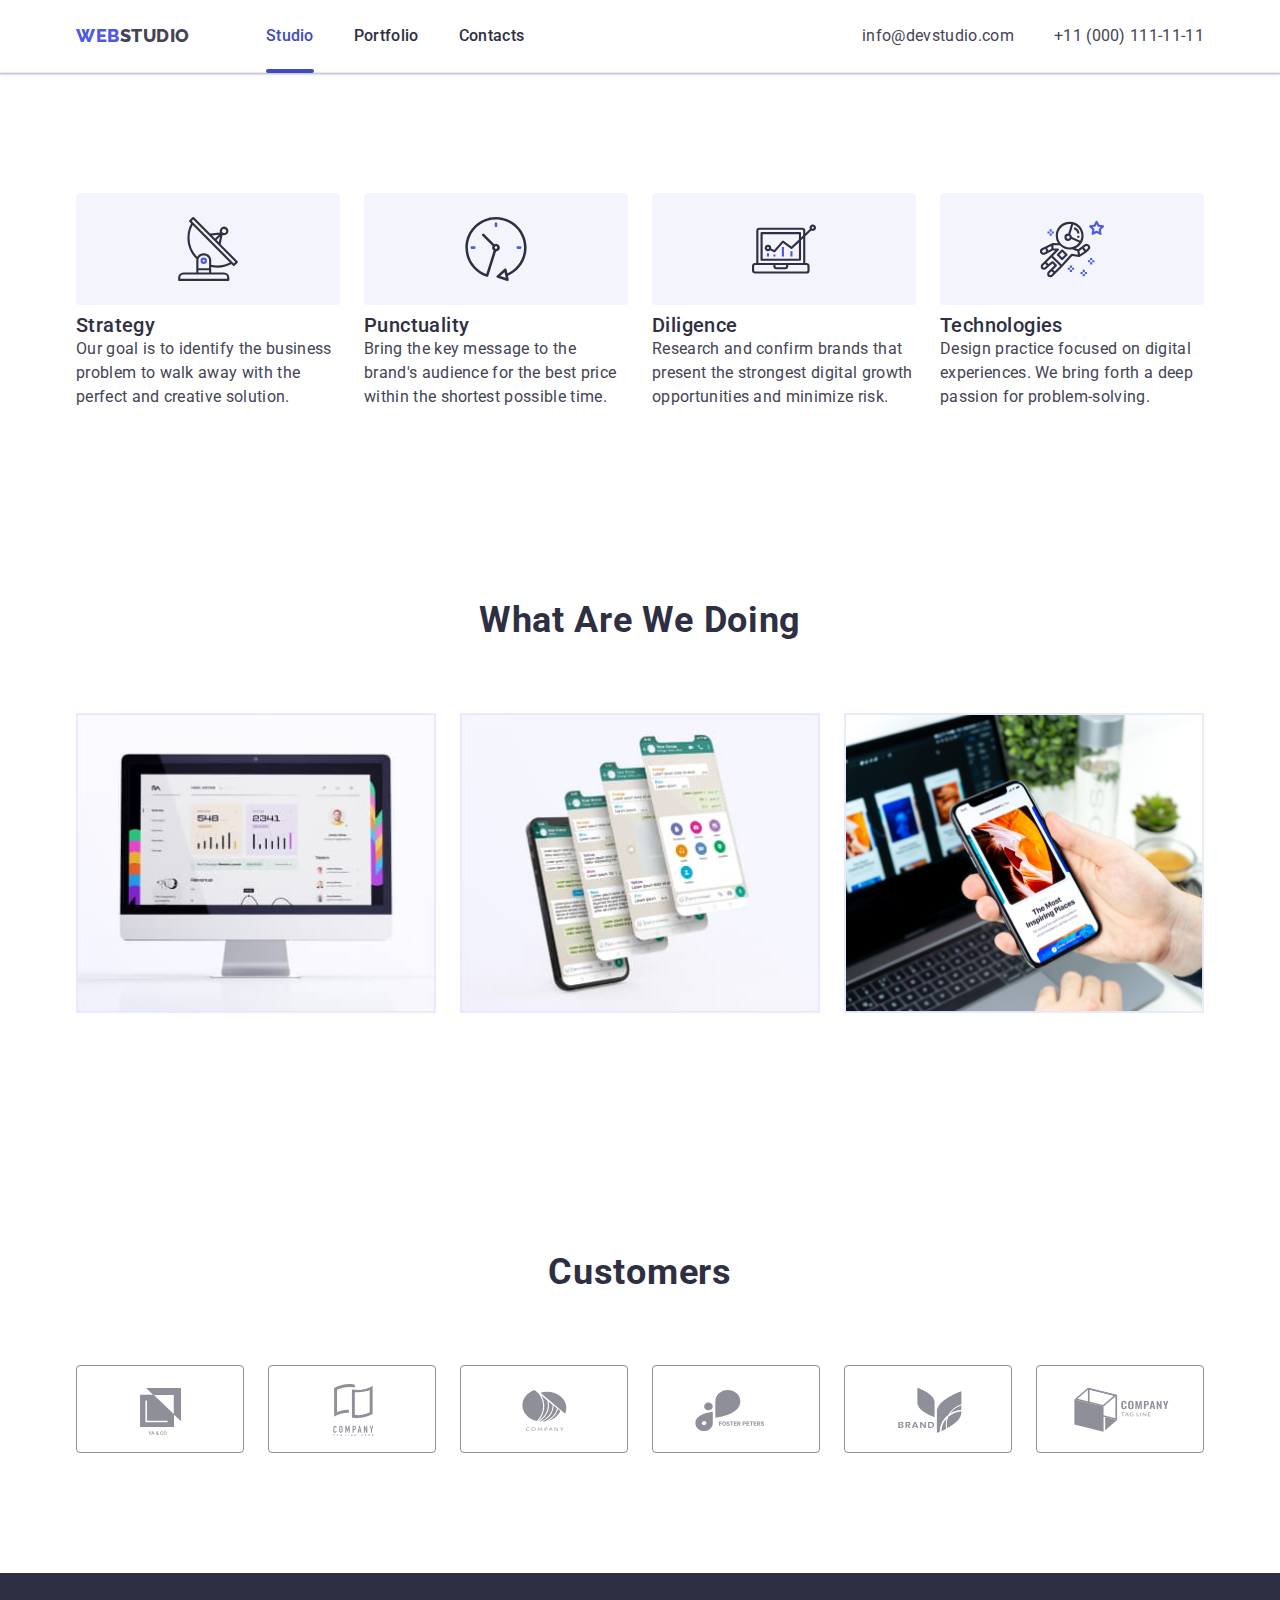
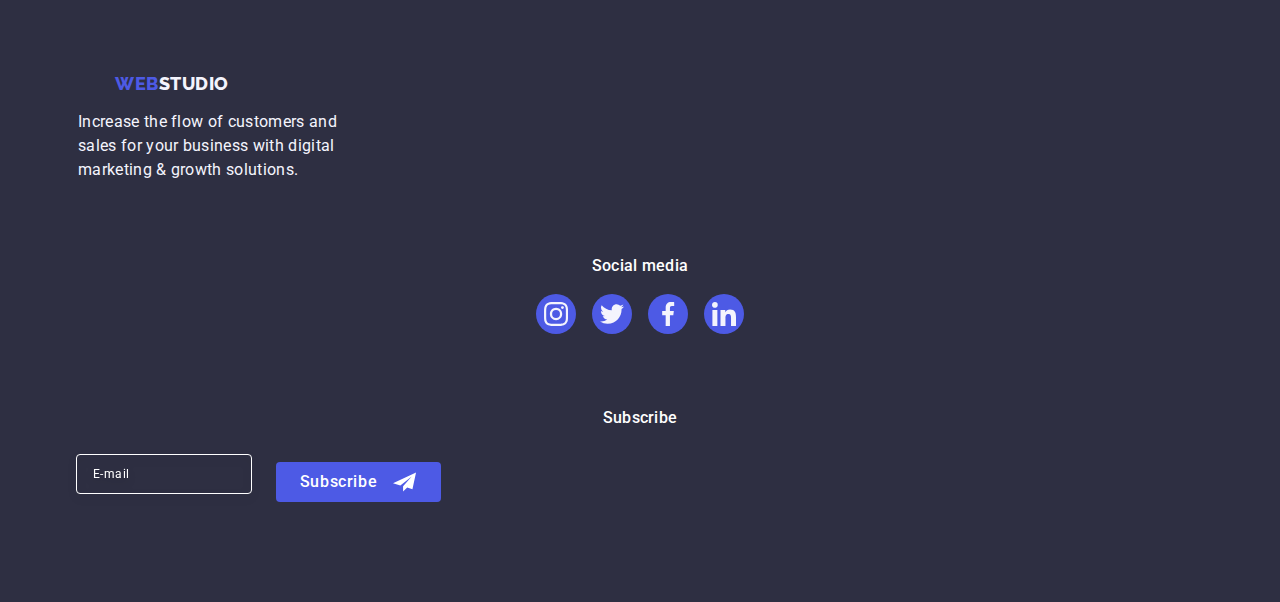
==== commit 0fcdc6f6: "footer" ====
--- a/index.html
+++ b/index.html
@@ -594,8 +594,8 @@
       </section>
     </main>
       <!-- FOOTER -->
-      <!-- <footer class="footer">
-      <div class="footer-container">
+      <footer class="footer">
+      <div class="container ">
         <div class="footer-logo-container">
           <a class="link logo-link footer-link" href="./index.html"
             >Web<span class="logo-footer">Studio</span>
@@ -665,7 +665,7 @@
         <div class="footer-form">
           <p class="footer-form-txt">Subscribe</p>
           <form class="footer-form-subscribe">
-            <label class="footer-foorm-label">
+            <label class="footer-form-label">
               <input
                 class="footer-form-input"
                 name="mail"
@@ -683,7 +683,7 @@
           </form>
         </div>
       </div>
-    </footer> -->
+    </footer>
       <!-- `````BACKDROP-MODAL````` -->
       <div class="backdrop is-hidden" data-modal>
       <div class="modal">
--- a/css/styles.css
+++ b/css/styles.css
@@ -523,47 +523,45 @@
   padding-top: 96px;
 }
 
-/* .goals-item:not(:last-child) {
-  margin-bottom: 72px;
-} */
-
-/* @media only screen and (min-width: 768px), (max-width: 1157px) {
+@media screen and (min-width: 768px) {
   .goals-list {
     display: flex;
     flex-wrap: wrap;
     gap: 24px;
   }
-
-
-} */
-
-/* .goals-item {
+}
+
+@media screen and (min-width: 768px) {
+  .goals-item {
     flex-basis: calc((100% - 24px) / 2);
-  } */
+  }
+}
+
+.goals-item:not(:last-child) {
+  margin-bottom: 72px;
+}
+
+@media screen and (min-width: 1158px) {
+  .goals-item {
+    flex-basis: calc((100% - 72px) / 4);
+  }
+}
+
+@media screen and (max-width: 767px) {
+  .goals-descriprions {
+    text-align: center;
+  }
+}
 
 @media only screen and (max-width: 1157px) {
   .goals-descriprions {
-    text-align: center;
     font-size: 36px;
     font-weight: 700;
     line-height: 1.11;
     letter-spacing: 0.02em;
-
     margin-bottom: 8px;
   }
 }
-
-/* @media only screen and (min-width: 768px) {
-  .goals-descriprions {
-    text-align: justify;
-  }
-}
-
-@media only screen and (max-width: 1157px) {
-  .goals-text {
-    font-weight: 500;
-  }
-} */
 
 .goals-icon {
   display: none;
@@ -581,10 +579,6 @@
   .goals-list {
     display: flex;
     gap: 24px;
-  }
-
-  .goals-item {
-    width: calc((100% - 3 * 24px) / 4);
   }
 
   .goals-icon {
@@ -914,25 +908,60 @@
 } */
 
 /* `````FOOTER````` */
-/* .footer {
-  padding: 100px 0;
+.footer {
+  padding: 96px 0;
 
   background-color: var(--footer-bg-color);
 }
 
-.footer-container {
-  display: flex;
-  align-items: baseline;
-  margin-left: 156px;
+@media only screen and (min-width: 1158px) {
+  .footer {
+    padding: 100px 0;
+  }
+}
+
+@media screen and (min-width: 768px) and (max-width: 1157px) {
+  .footer-container {
+    display: flex;
+    align-items: baseline;
+    justify-content: space-around;
+    flex-wrap: wrap;
+    row-gap: 72px;
+  }
+}
+
+@media only screen and (min-width: 1158px) {
+  .footer-container {
+    display: flex;
+    align-items: baseline;
+    margin-left: 156px;
+  }
 }
 
 .footer-logo-container {
-  margin-right: 120px;
-}
-
+  display: flex;
+  flex-direction: column;
+  align-items: center;
+  width: 268px;
+  padding-bottom: 72px;
+}
+
+@media only screen and (min-width: 1158px) {
+  .footer-logo-container {
+    margin-right: 120px;
+  }
+}
 .footer-link {
-  display: inline-block;
+  display: flex;
+  justify-content: center;
   margin-bottom: 16px;
+}
+
+@media only screen and (min-width: 1158px) {
+  .footer-link {
+    display: inline-block;
+    margin-bottom: 16px;
+  }
 }
 
 .logo-footer {
@@ -940,10 +969,6 @@
 }
 
 .footer-text {
-  max-width: 264px;
-  max-height: 72px;
-  word-wrap: break-word;
-
   font-weight: 400;
   font-size: 16px;
   line-height: 1.5;
@@ -951,9 +976,28 @@
   color: var(--footer-txt-color);
 }
 
+@media only screen and (min-width: 1158px) {
+  .footer-text {
+    max-width: 264px;
+    max-height: 72px;
+    word-wrap: break-word;
+  }
+}
+
 .footer-sm {
-  margin-right: 80px;
-}
+  display: flex;
+  flex-direction: column;
+  align-items: center;
+  width: 100%;
+  margin-bottom: 72px;
+}
+
+@media only screen and (min-width: 1158px) {
+  .footer-sm {
+    margin-right: 80px;
+  }
+}
+
 .footer-sm-text {
   margin-bottom: 16px;
   font-weight: 500;
@@ -995,12 +1039,19 @@
 
 .footer-sm-icons {
   fill: #f4f4fd;
-} */
+}
 
 /* `````FOOTER-FORM````` */
-/* .footer-form {
-  display: flex;
-  flex-direction: column;
+
+.footer-form {
+  text-align: center; /* margin-bottom: 96px; */
+}
+
+@media only screen and (min-width: 1158px) {
+  .footer-form {
+    display: flex;
+    flex-direction: column;
+  }
 }
 
 .footer-form-txt {
@@ -1013,17 +1064,19 @@
 }
 
 .footer-form-subscribe {
-  gap: 24px;
-  display: flex;
-  align-items: center;
-}
-
-.footer-form-label {
-  display: flex;
+  text-align: center;
+}
+
+@media only screen and (min-width: 1158px) {
+  .footer-form-subscribe {
+    gap: 24px;
+    display: flex;
+    align-items: center;
+  }
 }
 
 .footer-form-input {
-  width: 264px;
+  width: 100%;
   height: 40px;
   border: 1px solid #ffffff;
   background-color: transparent;
@@ -1041,12 +1094,13 @@
 }
 
 .footer-form-btn {
-  min-width: 165px;
-  height: 40px;
-  display: flex;
+  margin-top: 16px;
+  display: inline-flex;
   justify-content: center;
   align-items: center;
   font-family: var(--primary-font);
+  min-width: 165px;
+  height: 40px;
   font-size: 16px;
   font-weight: 500;
   line-height: 1.5;
@@ -1058,12 +1112,18 @@
   border-radius: 4px;
 }
 
+@media only screen and (min-width: 1158px) {
+  .footer-form-btn {
+    display: flex;
+  }
+}
+
 .footer-form-icon {
   width: 24px;
   height: 24px;
   margin-left: 16px;
   fill: rgba(255, 255, 255, 1);
-} */
+}
 
 /* `````BACKDROP-MODAL``````` */
 
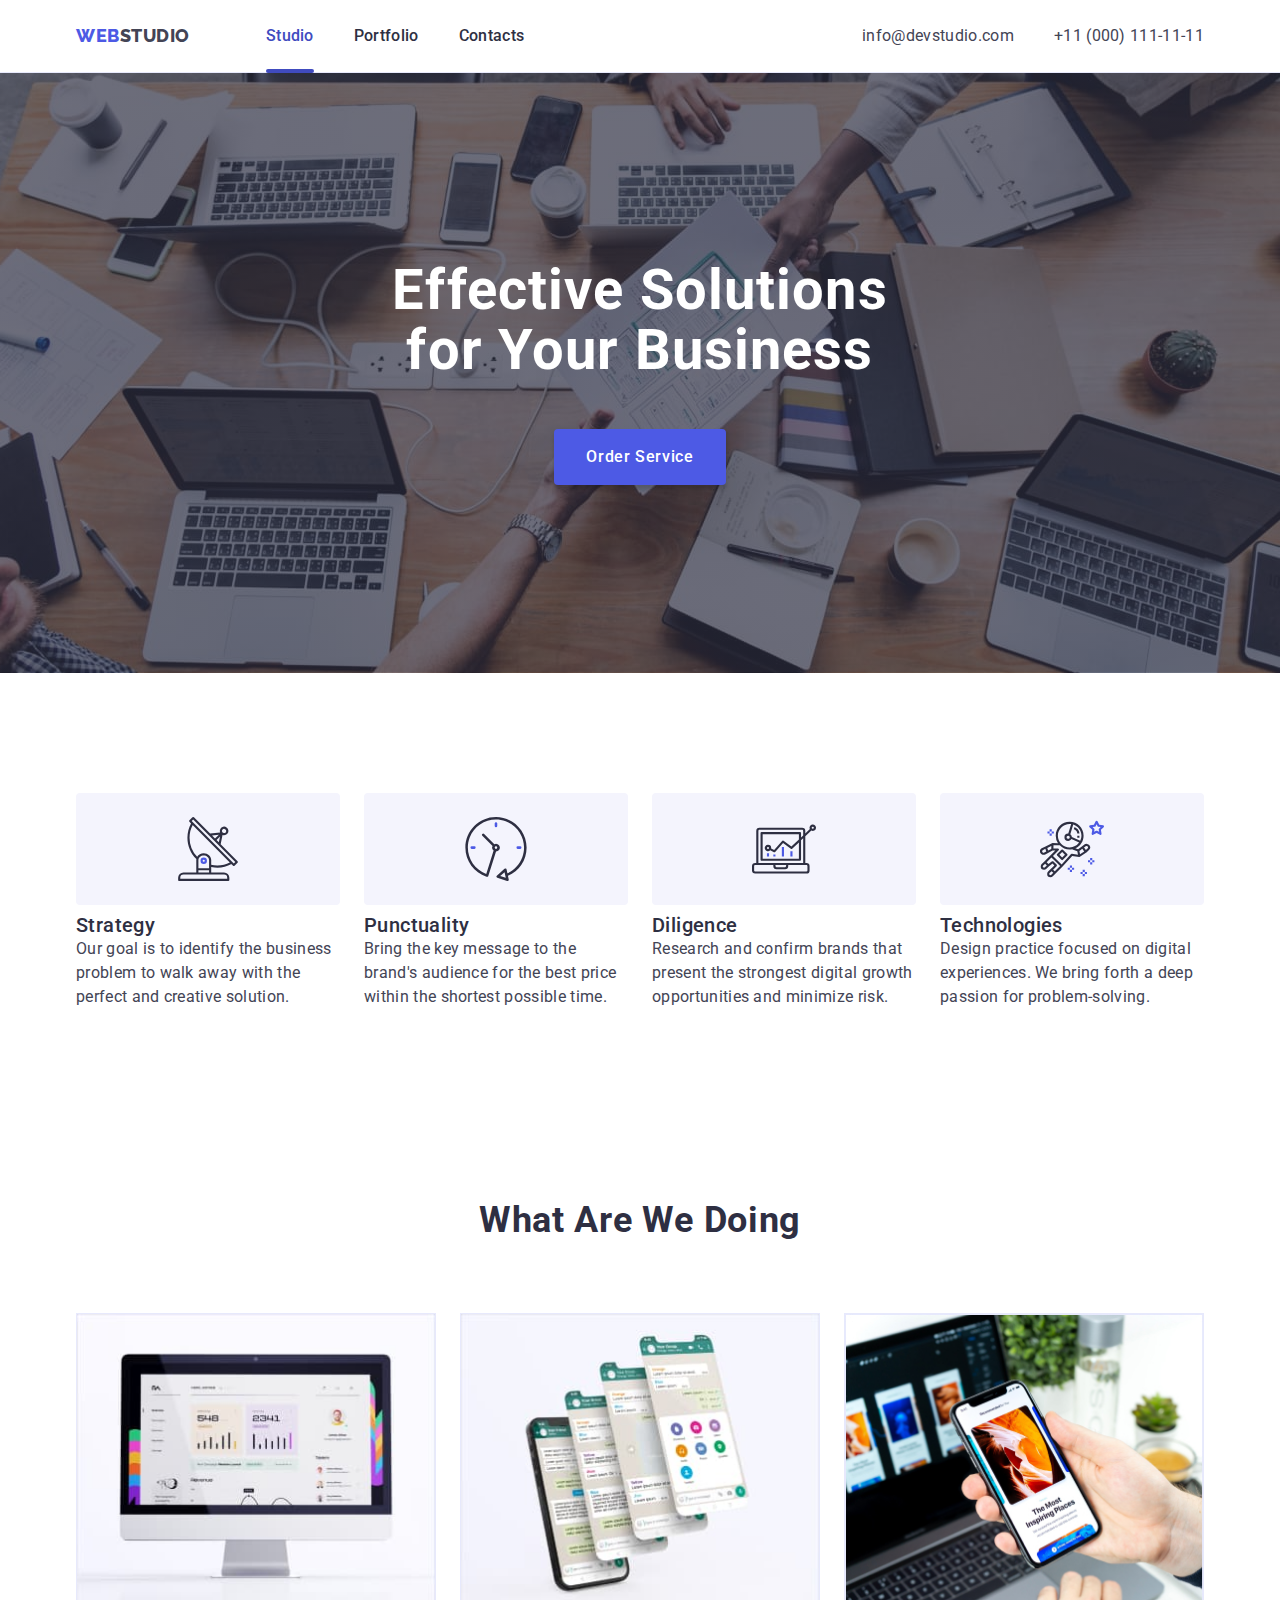
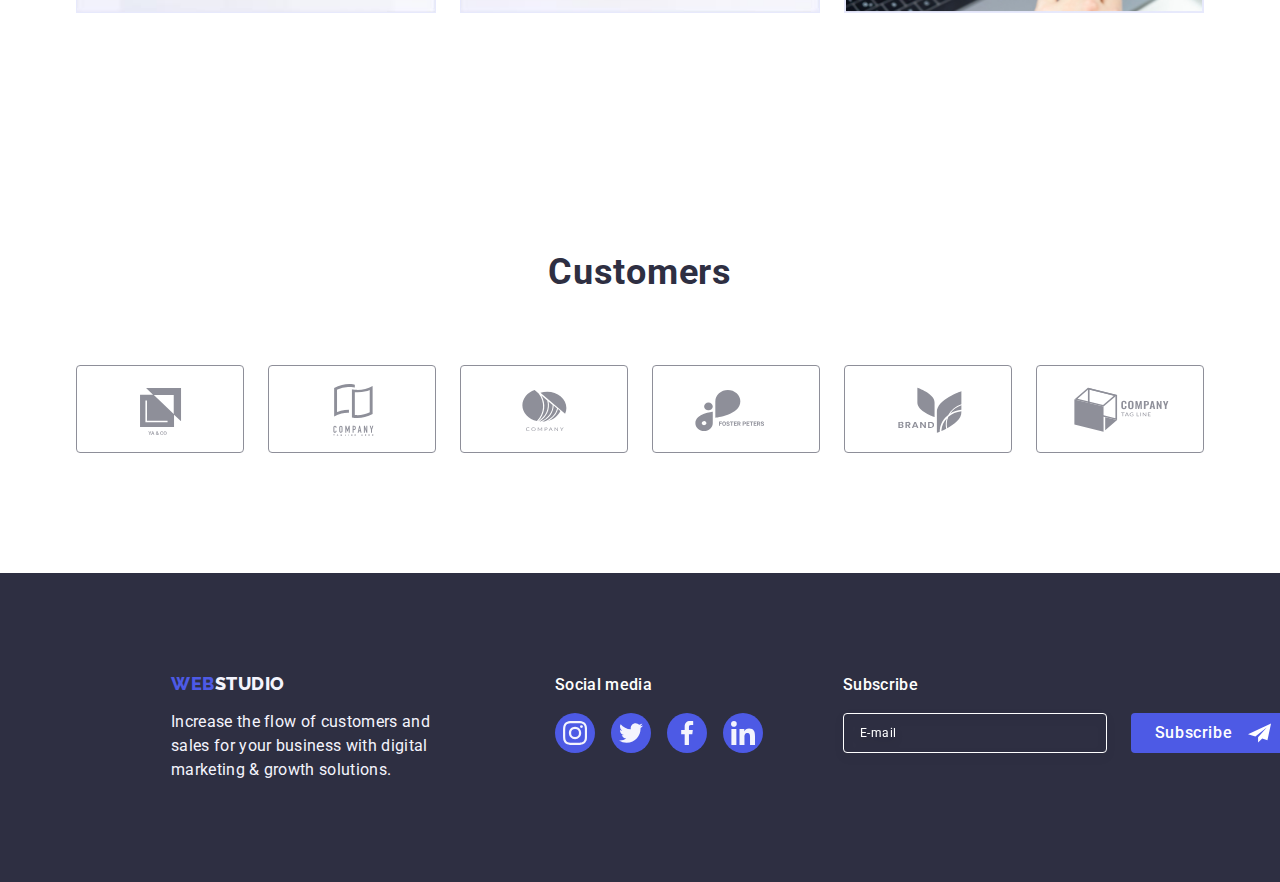
==== commit 51e1adc1: "footer" ====
--- a/index.html
+++ b/index.html
@@ -156,7 +156,7 @@
     <!-- MAIN -->
     <main>
       <!-- HERO -->
-      <!-- <section class="section hero-section">
+      <section class="section hero-section">
         <div class="container hero-container">
           <h1 class="title-hero">
             Effective Solutions
@@ -166,7 +166,7 @@
             Order Service
           </button>
         </div>
-      </section> -->
+      </section>
       <!-- GOALS -->
       <section class="section goals-section">
         <div class="container goals-container">
@@ -595,7 +595,7 @@
     </main>
       <!-- FOOTER -->
       <footer class="footer">
-      <div class="container ">
+      <div class="container footer-container">
         <div class="footer-logo-container">
           <a class="link logo-link footer-link" href="./index.html"
             >Web<span class="logo-footer">Studio</span>
--- a/css/styles.css
+++ b/css/styles.css
@@ -466,7 +466,7 @@
 /* ,,,,,header,,,,, */
 
 /* `````HERO````` */
-/* .hero-section {
+.hero-section {
   margin: 0 auto;
   padding: 188px 0;
 
@@ -514,9 +514,7 @@
   letter-spacing: 0.04em;
   color: #ffffff;
   transition: background-color 250ms cubic-bezier(0.4, 0, 0.2, 1);
-} */
-
-/* ,,,,,hero,,,,, */
+}
 
 /* `````GOALS`````*/
 .goals-section {
@@ -919,13 +917,12 @@
     padding: 100px 0;
   }
 }
-
-@media screen and (min-width: 768px) and (max-width: 1157px) {
+@media only screen and (min-width: 768px) and (max-width: 1157px) {
   .footer-container {
     display: flex;
     align-items: baseline;
-    justify-content: space-around;
     flex-wrap: wrap;
+    column-gap: 24px;
     row-gap: 72px;
   }
 }
@@ -938,12 +935,13 @@
   }
 }
 
-.footer-logo-container {
-  display: flex;
-  flex-direction: column;
-  align-items: center;
-  width: 268px;
-  padding-bottom: 72px;
+@media only screen and (max-width: 767px) {
+  .footer-logo-container {
+    display: flex;
+    flex-direction: column;
+    align-items: center;
+    padding-bottom: 72px;
+  }
 }
 
 @media only screen and (min-width: 1158px) {
@@ -953,14 +951,12 @@
 }
 .footer-link {
   display: flex;
-  justify-content: center;
   margin-bottom: 16px;
 }
 
 @media only screen and (min-width: 1158px) {
   .footer-link {
     display: inline-block;
-    margin-bottom: 16px;
   }
 }
 
@@ -969,6 +965,7 @@
 }
 
 .footer-text {
+  width: 268px;
   font-weight: 400;
   font-size: 16px;
   line-height: 1.5;
@@ -978,18 +975,20 @@
 
 @media only screen and (min-width: 1158px) {
   .footer-text {
-    max-width: 264px;
-    max-height: 72px;
+    width: 264px;
+    height: 72px;
     word-wrap: break-word;
   }
 }
 
-.footer-sm {
-  display: flex;
-  flex-direction: column;
-  align-items: center;
-  width: 100%;
-  margin-bottom: 72px;
+@media only screen and (max-width: 767px) {
+  .footer-sm {
+    display: flex;
+    flex-direction: column;
+    align-items: center;
+    width: 100%;
+    margin-bottom: 72px;
+  }
 }
 
 @media only screen and (min-width: 1158px) {
@@ -1043,8 +1042,10 @@
 
 /* `````FOOTER-FORM````` */
 
-.footer-form {
-  text-align: center; /* margin-bottom: 96px; */
+@media only screen and (max-width: 767px) {
+  .footer-form {
+    text-align: center;
+  }
 }
 
 @media only screen and (min-width: 1158px) {
@@ -1063,11 +1064,7 @@
   color: #ffffff;
 }
 
-.footer-form-subscribe {
-  text-align: center;
-}
-
-@media only screen and (min-width: 1158px) {
+@media only screen and (min-width: 768px) {
   .footer-form-subscribe {
     gap: 24px;
     display: flex;
@@ -1087,6 +1084,12 @@
   border-radius: 4px;
   color: #ffffff;
   filter: drop-shadow(0px 4px 4px rgba(0, 0, 0, 0.15));
+}
+
+@media only screen and (min-width: 768px) {
+  .footer-form-input {
+    width: 264px;
+  }
 }
 
 .footer-form-input::placeholder {
@@ -1112,9 +1115,11 @@
   border-radius: 4px;
 }
 
-@media only screen and (min-width: 1158px) {
+@media only screen and (min-width: 768px) {
   .footer-form-btn {
-    display: flex;
+    margin-top: 0;
+    display: flex;
+    align-items: center;
   }
 }
 
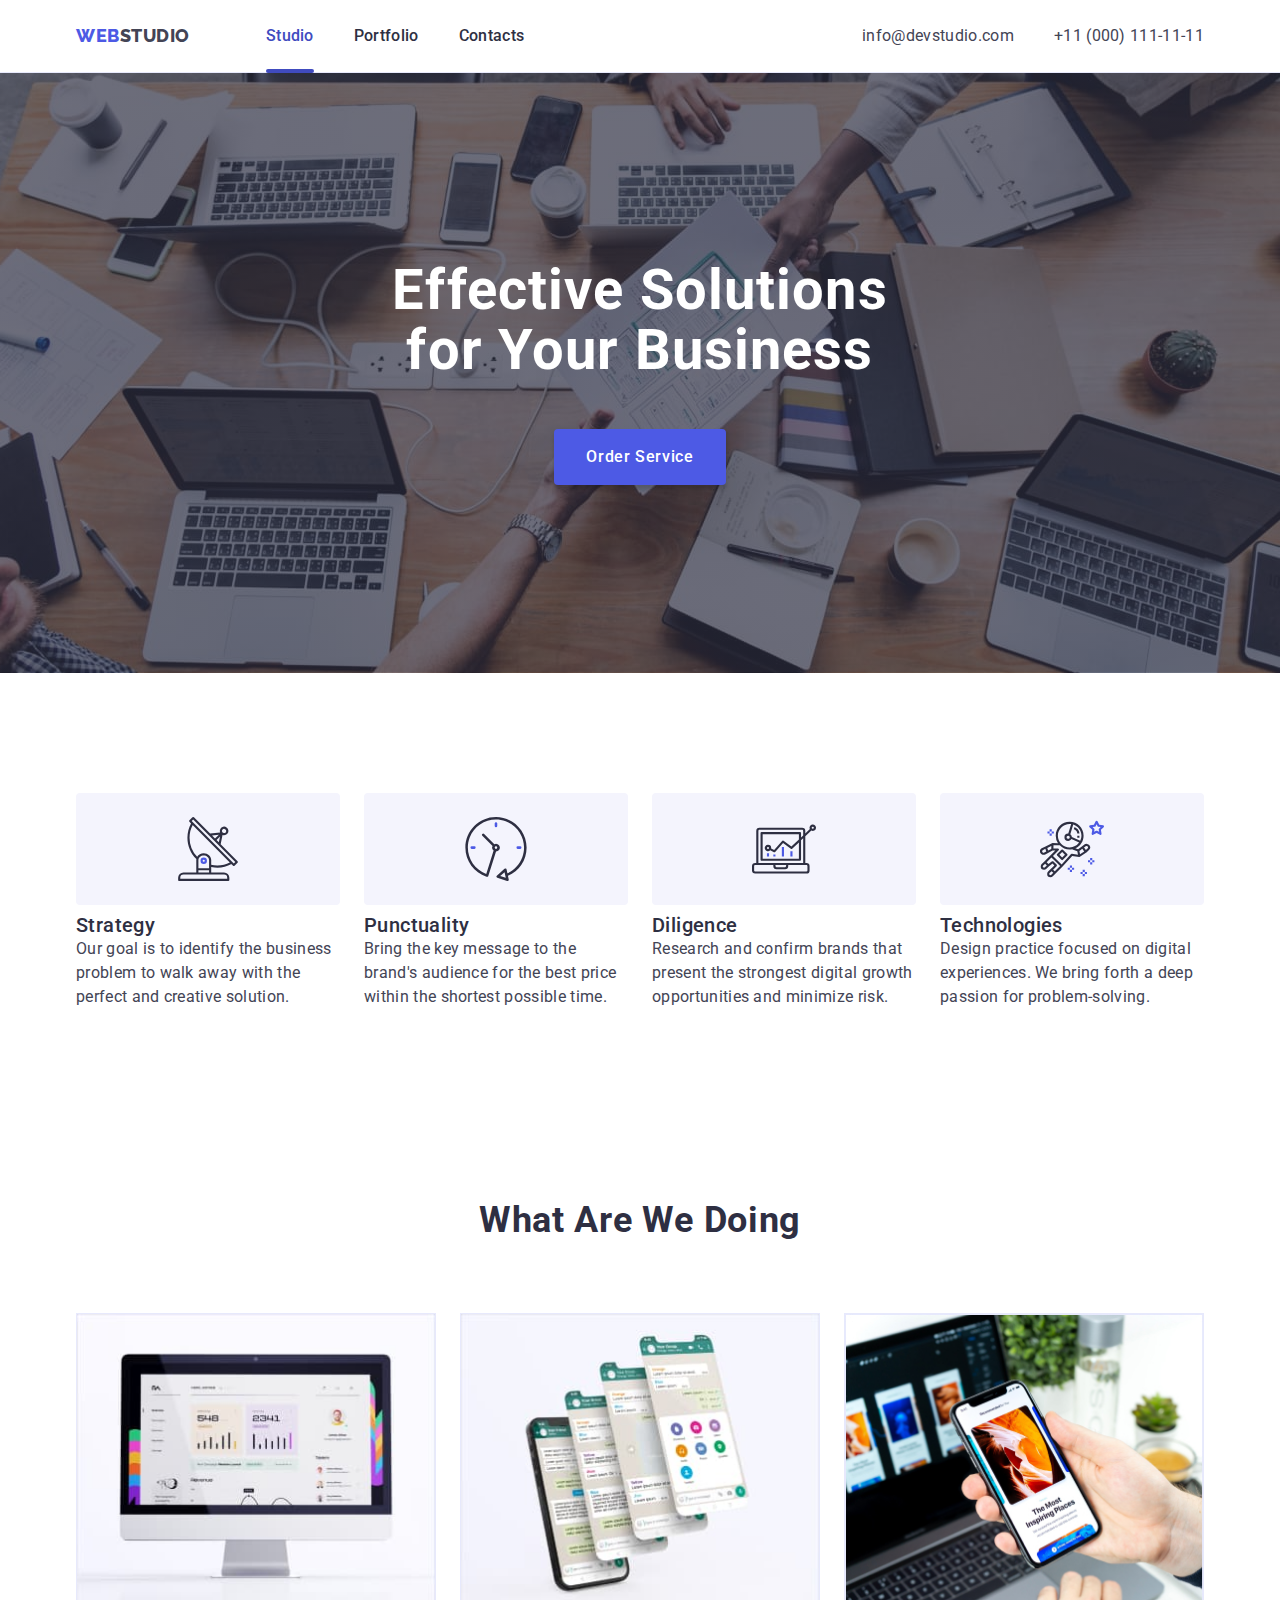
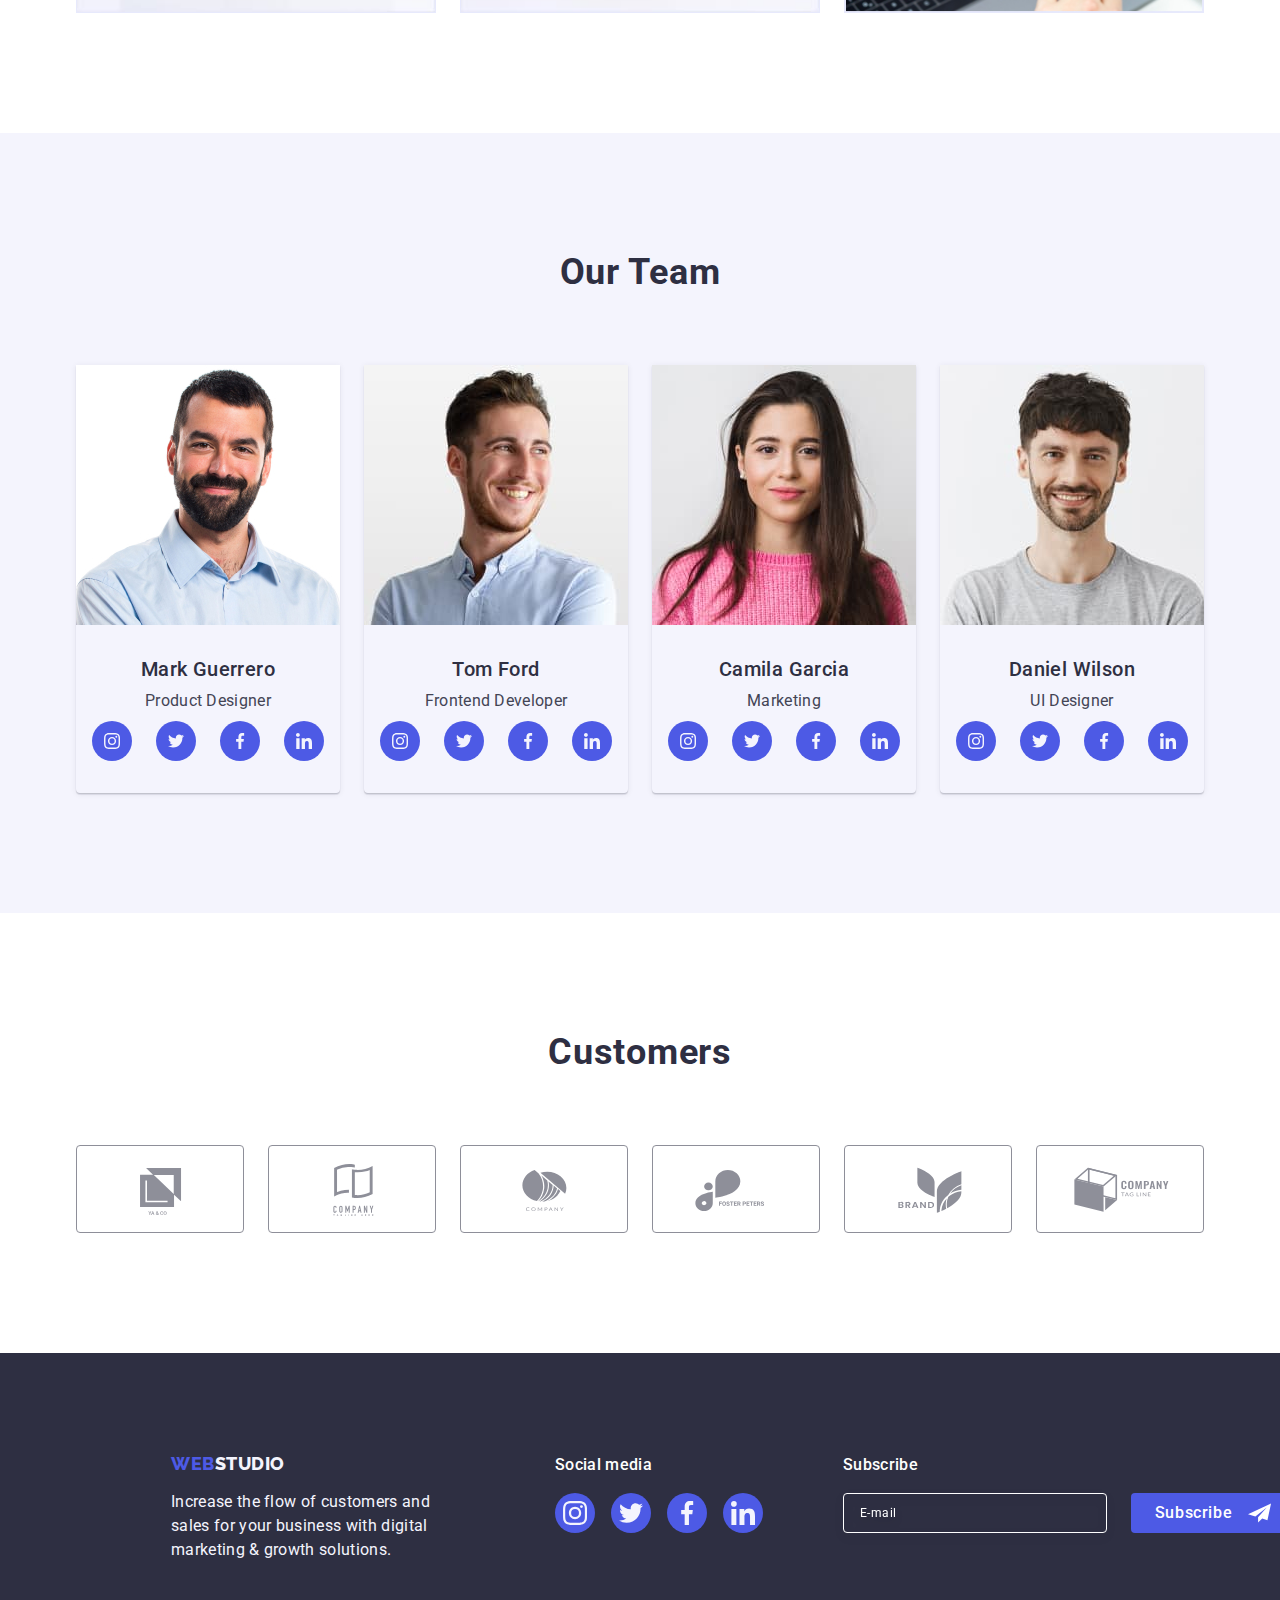
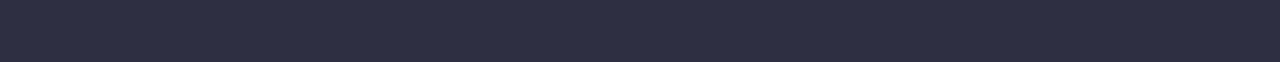
==== commit b62d4a0c: "hero" ====
--- a/index.html
+++ b/index.html
@@ -261,7 +261,7 @@
         </div>
       </section>
       <!-- TEAM -->
-      <!-- <section class="section team-section">
+      <section class="section team-section">
         <div class="container team-container">
           <h2 class="title team-title">Our Team</h2>
           <ul class="list team-list">
@@ -541,7 +541,7 @@
             </li>
           </ul>
         </div>
-      </section> -->
+      </section>
       <!-- CUSTOMERS -->
       <section class="section customers-section">
         <div class="container customers-container">
--- a/css/styles.css
+++ b/css/styles.css
@@ -466,9 +466,9 @@
 /* ,,,,,header,,,,, */
 
 /* `````HERO````` */
+
 .hero-section {
-  margin: 0 auto;
-  padding: 188px 0;
+  padding: 112px 0;
 
   background-image: linear-gradient(
       rgba(46, 47, 66, 0.7),
@@ -482,19 +482,43 @@
   background-color: #2e2f42;
 }
 
+@media only screen and (min-width: 1158px) {
+  .hero-section {
+    padding: 188px 0;
+  }
+}
+
 .title-hero {
-  max-width: 496px;
-  max-height: 120px;
+  max-width: 320px;
+  max-height: 80px;
   word-wrap: break-word;
   margin: auto;
-  margin-bottom: 48px;
-
-  font-size: 56px;
+  margin-bottom: 72px;
+
+  font-size: 36px;
   font-weight: 700px;
-  line-height: 1.07;
+  /* https://prnt.sc/HQVRsYOfpu6z */
+  line-height: 1.11;
   text-align: center;
   letter-spacing: 0.02em;
   color: #ffffff;
+}
+
+@media only screen and (min-width: 768px) {
+  .title-hero {
+    max-width: 496px;
+    max-height: 120px;
+    margin-bottom: 36px;
+
+    font-size: 56px;
+    line-height: 1.07;
+  }
+}
+
+@media only screen and (min-width: 1158px) {
+  .title-hero {
+    margin-bottom: 48px;
+  }
 }
 
 .button-hero {
@@ -632,7 +656,7 @@
 /* ,,,,,opportunities,,,,,*/
 
 /* `````TEAM````` */
-/* .team-section {
+.team-section {
   padding: 120px 0;
   background-color: #f4f4fd;
 }
@@ -698,9 +722,7 @@
 
 .socials-icons {
   fill: #f4f4fd;
-} */
-
-/* ,,,,,team,,,,, */
+}
 
 /* `````CUSTOMERS````` */
 
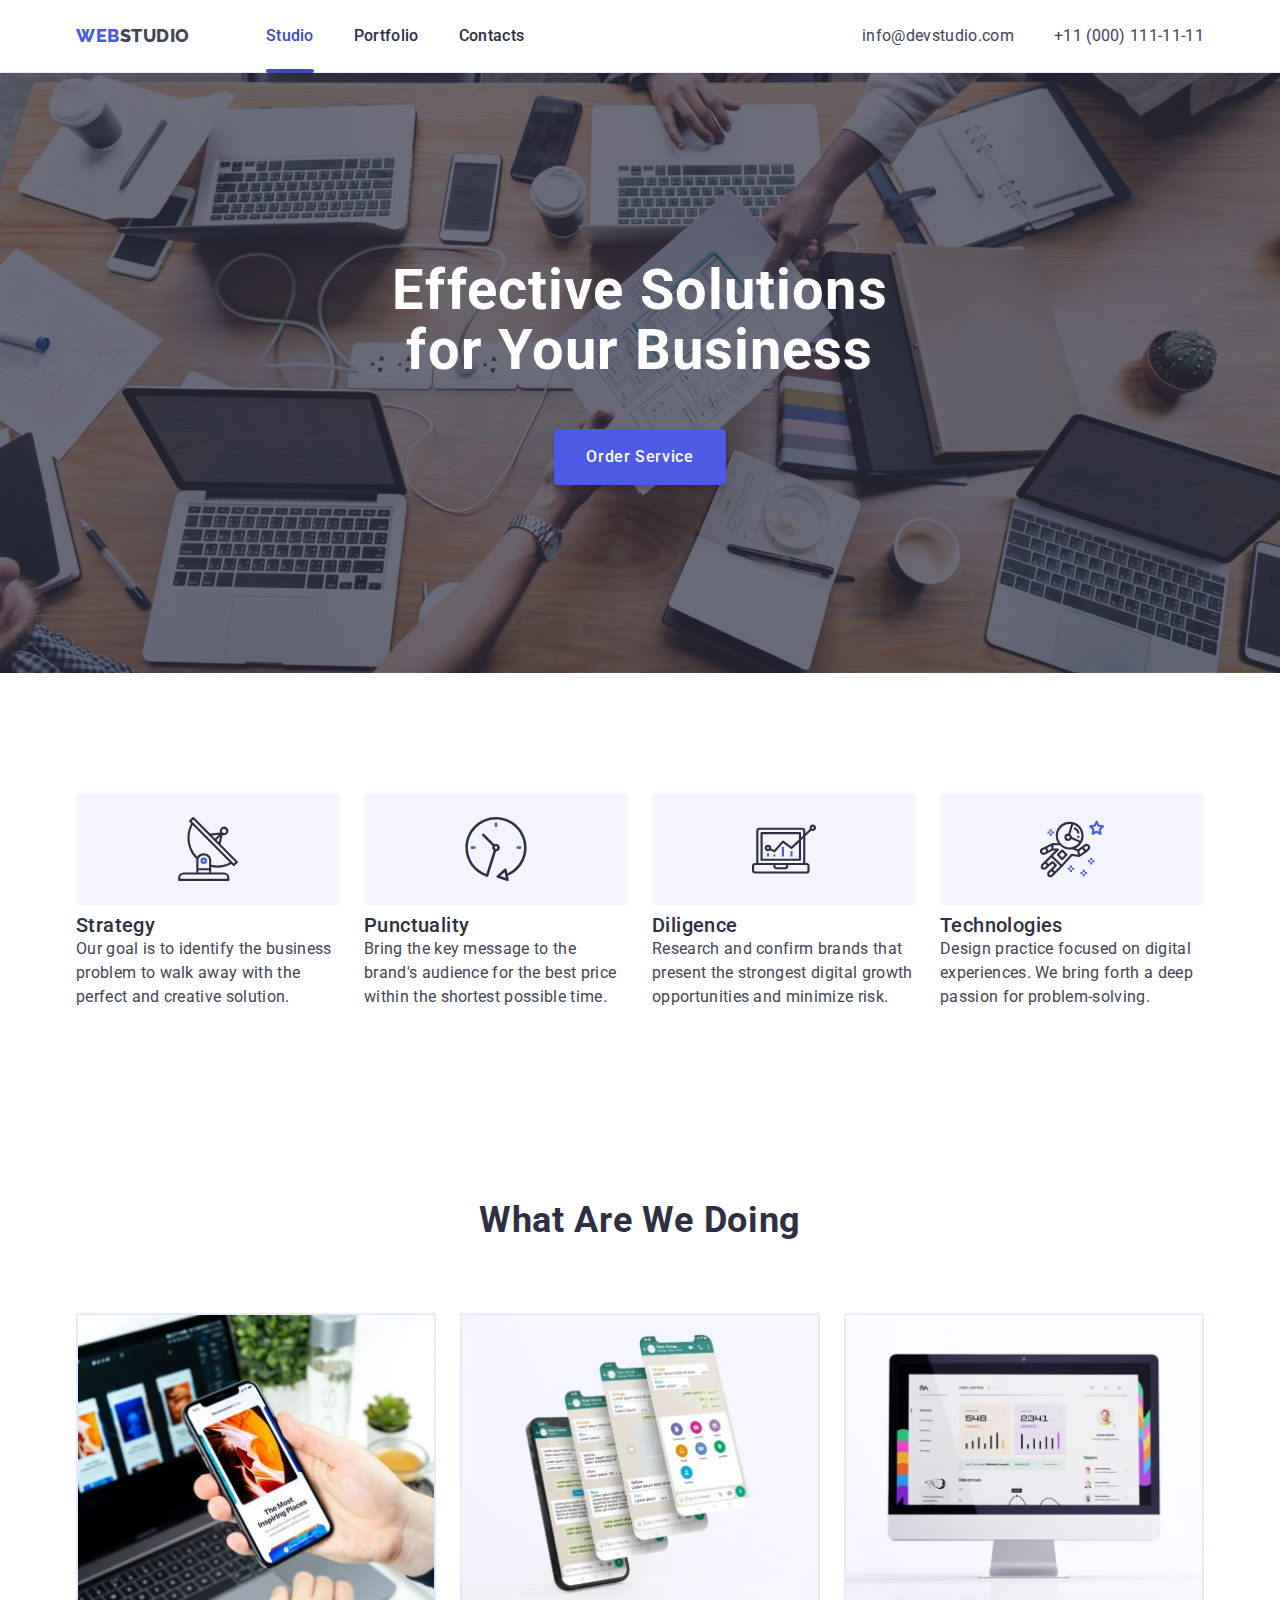
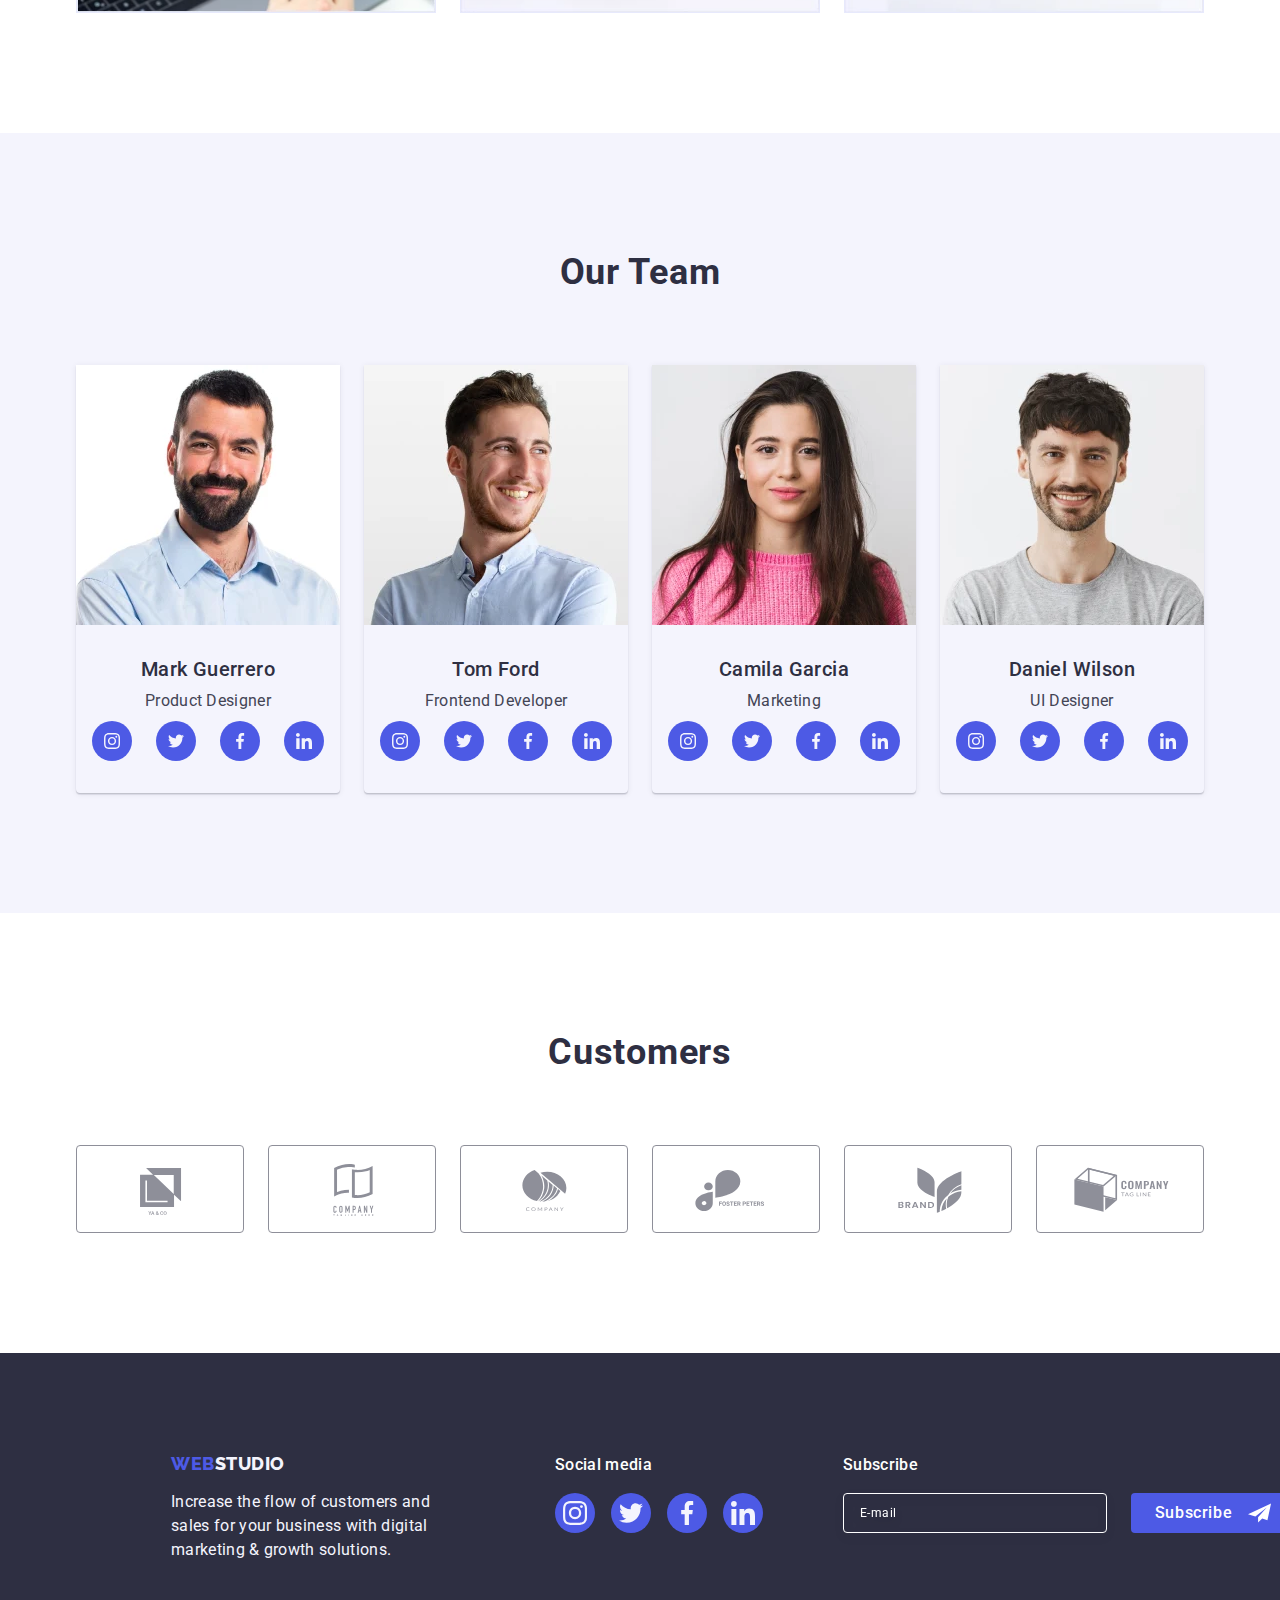
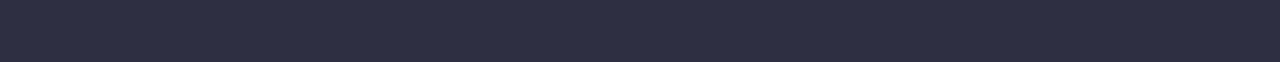
==== commit 891e86d8: "images" ====
--- a/index.html
+++ b/index.html
@@ -56,14 +56,14 @@
             </li>
           </ul>
         </address>
-<!-- MOB MENU -->
+        <!-- MOB MENU -->
         <button type="button" class="mob-menu-open js-open-menu">
           <svg class="mob-menu__open-icon" width="32" height="22">
             <use href="./images/icons.svg#burger"></use>
           </svg>
         </button>
       </div>
-      
+
       <div class="mob-menu js-menu-container">
         <div class="container mob-menu-container">
           <button class="mob-menu-close js-close-menu">
@@ -233,6 +233,10 @@
             <li class="opportunitie-item">
               <img
                 class="image opportunitie-image"
+                srcset="
+                  ./images/71_wawd@1x.webp 1x,
+                  ./images/71_wawd@2x.webp 2x
+                "
                 src="./images/rectangle71.jpg"
                 alt="An example of work on a computer"
                 width="360"
@@ -242,8 +246,13 @@
             <li class="opportunitie-item">
               <img
                 class="image opportunitie-image"
+                srcset="
+                  ./images/71_wawd@1x-1.webp 1x,
+                  ./images/71_wawd@2x-1.webp 2x
+                "
                 src="./images/rectangle72.jpg"
-                alt="An example of work on a mobile"
+                alt="An example of work on a
+              mobile"
                 width="360"
                 height="300"
               />
@@ -251,6 +260,10 @@
             <li class="opportunitie-item">
               <img
                 class="image opportunitie-image"
+                srcset="
+                  ./images/71_wawd@1x-2.webp 1x,
+                  ./images/71_wawd@2x-2.webp 2x
+                "
                 src="./images/rectangle73.jpg"
                 alt="A man holds a mobile phone in his hand against a laptop"
                 width="360"
@@ -268,6 +281,10 @@
             <li class="team-item">
               <img
                 class="image team-image"
+                srcset="
+                  ./images/people/_mark@1x.webp 1x,
+                  ./images/people/_mark@2x.webp 2x
+                "
                 src="./images/people/mark.jpg"
                 alt="A dark-haired, bearded man in a blue shirt"
                 width="264"
@@ -337,6 +354,10 @@
             <li class="team-item">
               <img
                 class="image team-image"
+                srcset="
+                  ./images/people/_tom@1x.webp 1x,
+                  ./images/people/_tom@2x.webp 2x
+                "
                 src="./images/people/tom.jpg"
                 alt="A blond-haired man with a week's stubble in a blue shirt"
                 width="264"
@@ -404,6 +425,10 @@
             <li class="team-item">
               <img
                 class="image team-image"
+                srcset="
+                  ./images/people/_camila@1x.webp 1x,
+                  ./images/people/_camila@2x.webp 2x
+                "
                 src="./images/people/camila.jpg"
                 alt="Dark-haired girl in a pink blouse"
                 width="264"
@@ -473,6 +498,10 @@
             <li class="team-item">
               <img
                 class="image team-image"
+                srcset="
+                  ./images/people/_daniel@1x.webp 1x,
+                  ./images/people/_daniel@2x.webp 2x
+                "
                 src="./images/people/daniel.jpg"
                 alt="Dark-haired man with 2-week stubble wearing a grey T-shirt"
                 width="264"
@@ -593,8 +622,8 @@
         </div>
       </section>
     </main>
-      <!-- FOOTER -->
-      <footer class="footer">
+    <!-- FOOTER -->
+    <footer class="footer">
       <div class="container footer-container">
         <div class="footer-logo-container">
           <a class="link logo-link footer-link" href="./index.html"
@@ -684,8 +713,8 @@
         </div>
       </div>
     </footer>
-      <!-- `````BACKDROP-MODAL````` -->
-      <div class="backdrop is-hidden" data-modal>
+    <!-- `````BACKDROP-MODAL````` -->
+    <div class="backdrop is-hidden" data-modal>
       <div class="modal">
         <button class="close-button" type="button" data-modal-close>
           <svg class="close-icon" width="8" height="8">
@@ -786,6 +815,3 @@
     <script src="./js/modal.js"></script>
   </body>
 </html>
-    </main>
-  </body>
-</html>
--- a/css/styles.css
+++ b/css/styles.css
@@ -474,17 +474,67 @@
       rgba(46, 47, 66, 0.7),
       rgba(46, 47, 66, 0.7)
     ),
-    url(../images/people-bg.jpg);
-  max-width: 1440px;
+    url(../images/hero/_mob_h@1x.webp);
+  /* max-width: 1440px; */
   background-size: cover;
   background-repeat: no-repeat;
   background-position: center;
   background-color: #2e2f42;
 }
+@media (min-device-pixel-ratio: 2),
+  (min-resolution: 192dpi),
+  (min-resolution: 2dppx) {
+  .hero-section {
+    background-image: linear-gradient(
+        rgba(46, 47, 66, 0.7),
+        rgba(46, 47, 66, 0.7)
+      ),
+      url(../images/hero/_mob_h@2x.webp);
+  }
+}
+
+@media only screen and (min-width: 768px) {
+  .hero-section {
+    background-image: linear-gradient(
+        rgba(46, 47, 66, 0.7),
+        rgba(46, 47, 66, 0.7)
+      ),
+      url(../images/hero/_tab_h@1x.webp);
+  }
+
+  @media (min-device-pixel-ratio: 2),
+    (min-resolution: 192dpi),
+    (min-resolution: 2dppx) {
+    .hero-section {
+      background-image: linear-gradient(
+          rgba(46, 47, 66, 0.7),
+          rgba(46, 47, 66, 0.7)
+        ),
+        url(../images/hero/_tab_h@2x.webp);
+    }
+  }
+}
 
 @media only screen and (min-width: 1158px) {
   .hero-section {
     padding: 188px 0;
+    background-image: linear-gradient(
+        rgba(46, 47, 66, 0.7),
+        rgba(46, 47, 66, 0.7)
+      ),
+      url(../images/hero/_desk_h@1x.webp);
+  }
+
+  @media (min-device-pixel-ratio: 2),
+    (min-resolution: 192dpi),
+    (min-resolution: 2dppx) {
+    .hero-section {
+      background-image: linear-gradient(
+          rgba(46, 47, 66, 0.7),
+          rgba(46, 47, 66, 0.7)
+        ),
+        url(../images/hero/_desk_h@2x.webp);
+    }
   }
 }
 
@@ -656,25 +706,49 @@
 /* ,,,,,opportunities,,,,,*/
 
 /* `````TEAM````` */
+
 .team-section {
-  padding: 120px 0;
+  padding: 96px 0;
   background-color: #f4f4fd;
+}
+
+@media only screen and (min-width: 1158px) {
+  .team-section {
+    padding: 120px 0;
+  }
 }
 
 .team-title {
   margin-bottom: 72px;
-}
-
-.team-list {
-  display: flex;
-  gap: 24px;
-}
-
-.team-item {
-  width: calc((100% - 72px) / 4);
-  box-shadow: 0px 1px 6px rgba(46, 47, 66, 0.08),
-    0px 1px 1px rgba(46, 47, 66, 0.16), 0px 2px 1px rgba(46, 47, 66, 0.08);
-  border-radius: 0px 0px 4px 4px;
+  text-align: center;
+}
+/* @media only screen and (max-width: 767px) {
+  .team-list {
+    flex-direction: column;
+  }
+} */
+
+@media only screen and (min-width: 768px) {
+  .team-list {
+    display: flex;
+    flex-wrap: wrap;
+    column-gap: 24px;
+    row-gap: 72px;
+  }
+}
+
+@media only screen and (min-width: 768px) {
+  .team-item {
+    box-shadow: 0px 1px 6px rgba(46, 47, 66, 0.08),
+      0px 1px 1px rgba(46, 47, 66, 0.16), 0px 2px 1px rgba(46, 47, 66, 0.08);
+    border-radius: 0px 0px 4px 4px;
+  }
+}
+
+@media only screen and (min-width: 1158px) {
+  .team-item {
+    width: calc((100% - 72px) / 4);
+  }
 }
 
 .worker {
@@ -819,19 +893,43 @@
 /* ,,,,,customers,,,,, */
 
 /* `````PORTFOLIO````` */
-
-/* .portfolio-section {
-  padding-top: 96px;
-  padding-bottom: 120px;
-} */
+.portfolio-section {
+  padding: 48px;
+}
+
+@media only screen and (min-width: 1158px) {
+  .portfolio-section {
+    padding-top: 96px;
+    padding-bottom: 120px;
+  }
+}
 
 /* `````BUTTONS PORTFOLIO````` */
-/* .list-button {
+.list-button {
   display: flex;
   justify-content: center;
   gap: 24px;
-  margin-bottom: 72px;
+  margin-bottom: 48px;
   flex-wrap: wrap;
+}
+
+@media screen and (min-width: 320px) and (max-width: 767px) {
+  .list-button {
+    width: 428px;
+    justify-content: flex-start;
+  }
+}
+
+@media only screen and (min-width: 768px) {
+  .list-button {
+    margin-bottom: 64px;
+  }
+}
+
+@media only screen and (min-width: 1158px) {
+  .list-button {
+    margin-bottom: 72px;
+  }
 }
 
 .filter-button {
@@ -889,8 +987,11 @@
   row-gap: 48px;
 }
 
+.item-portfolio {
+  display: flex;
+}
+
 .portfolio-inform {
-
   padding: 32px 16px;
   border: 1px solid #e7e9fc;
   border-top: none;
@@ -925,7 +1026,7 @@
 .portfolio-link:hover .overlay-portfolio-txt,
 .portfolio-link:focus .overlay-portfolio-txt {
   transform: translateY(0);
-} */
+}
 
 /* `````FOOTER````` */
 .footer {
@@ -1224,7 +1325,7 @@
 }
 /* `````BACKDROP-MODAL-FORM`````` */
 
-/* .modal-form-title {
+.modal-form-title {
   margin-bottom: 16px;
   font-weight: 500;
   font-size: 16px;
@@ -1322,7 +1423,6 @@
   fill: transparent;
 }
 
-
 .input-checkbox:checked + .modal-checkbox span {
   background-color: #404bbf;
   fill: #f4f4fd;
@@ -1371,4 +1471,4 @@
 .modal-form-btn:focus {
   background-color: #4d5ae5;
   box-shadow: 0px 4px 4px rgba(0, 0, 0, 0.15);
-} */
+}
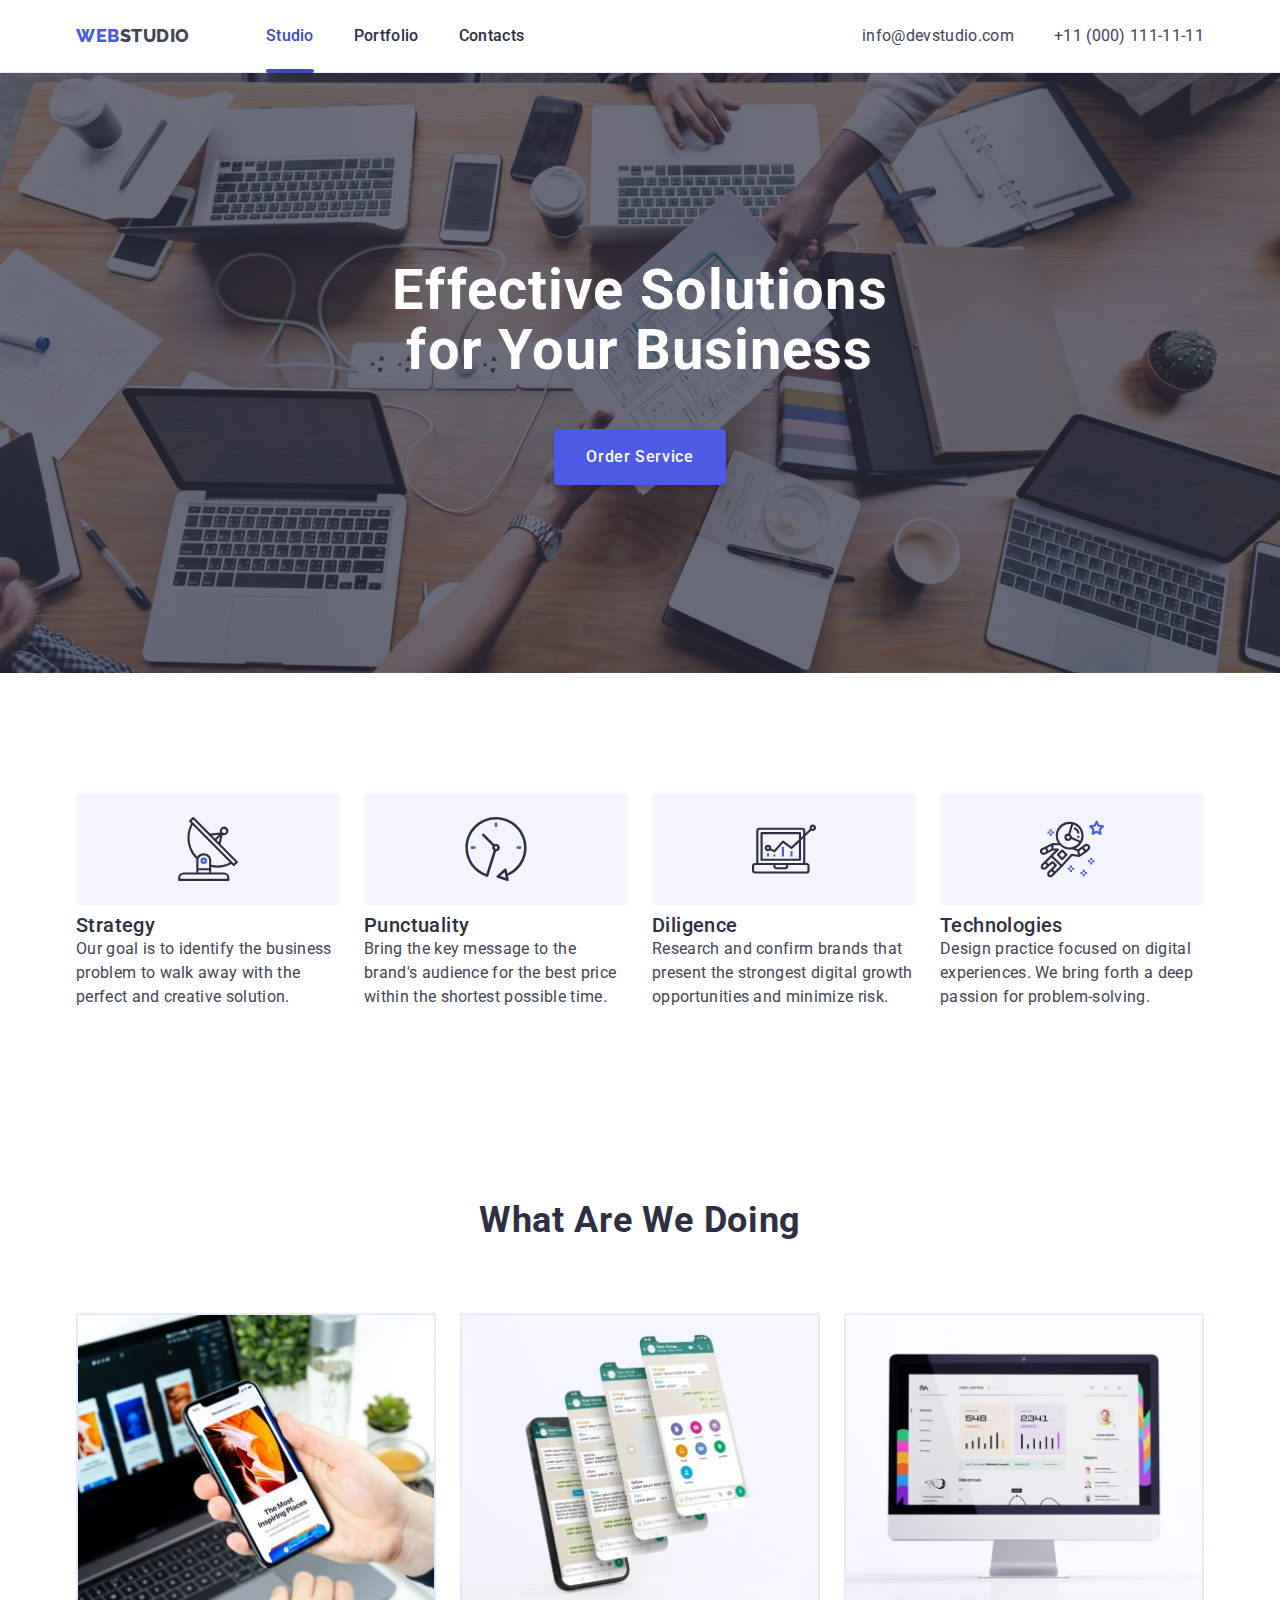
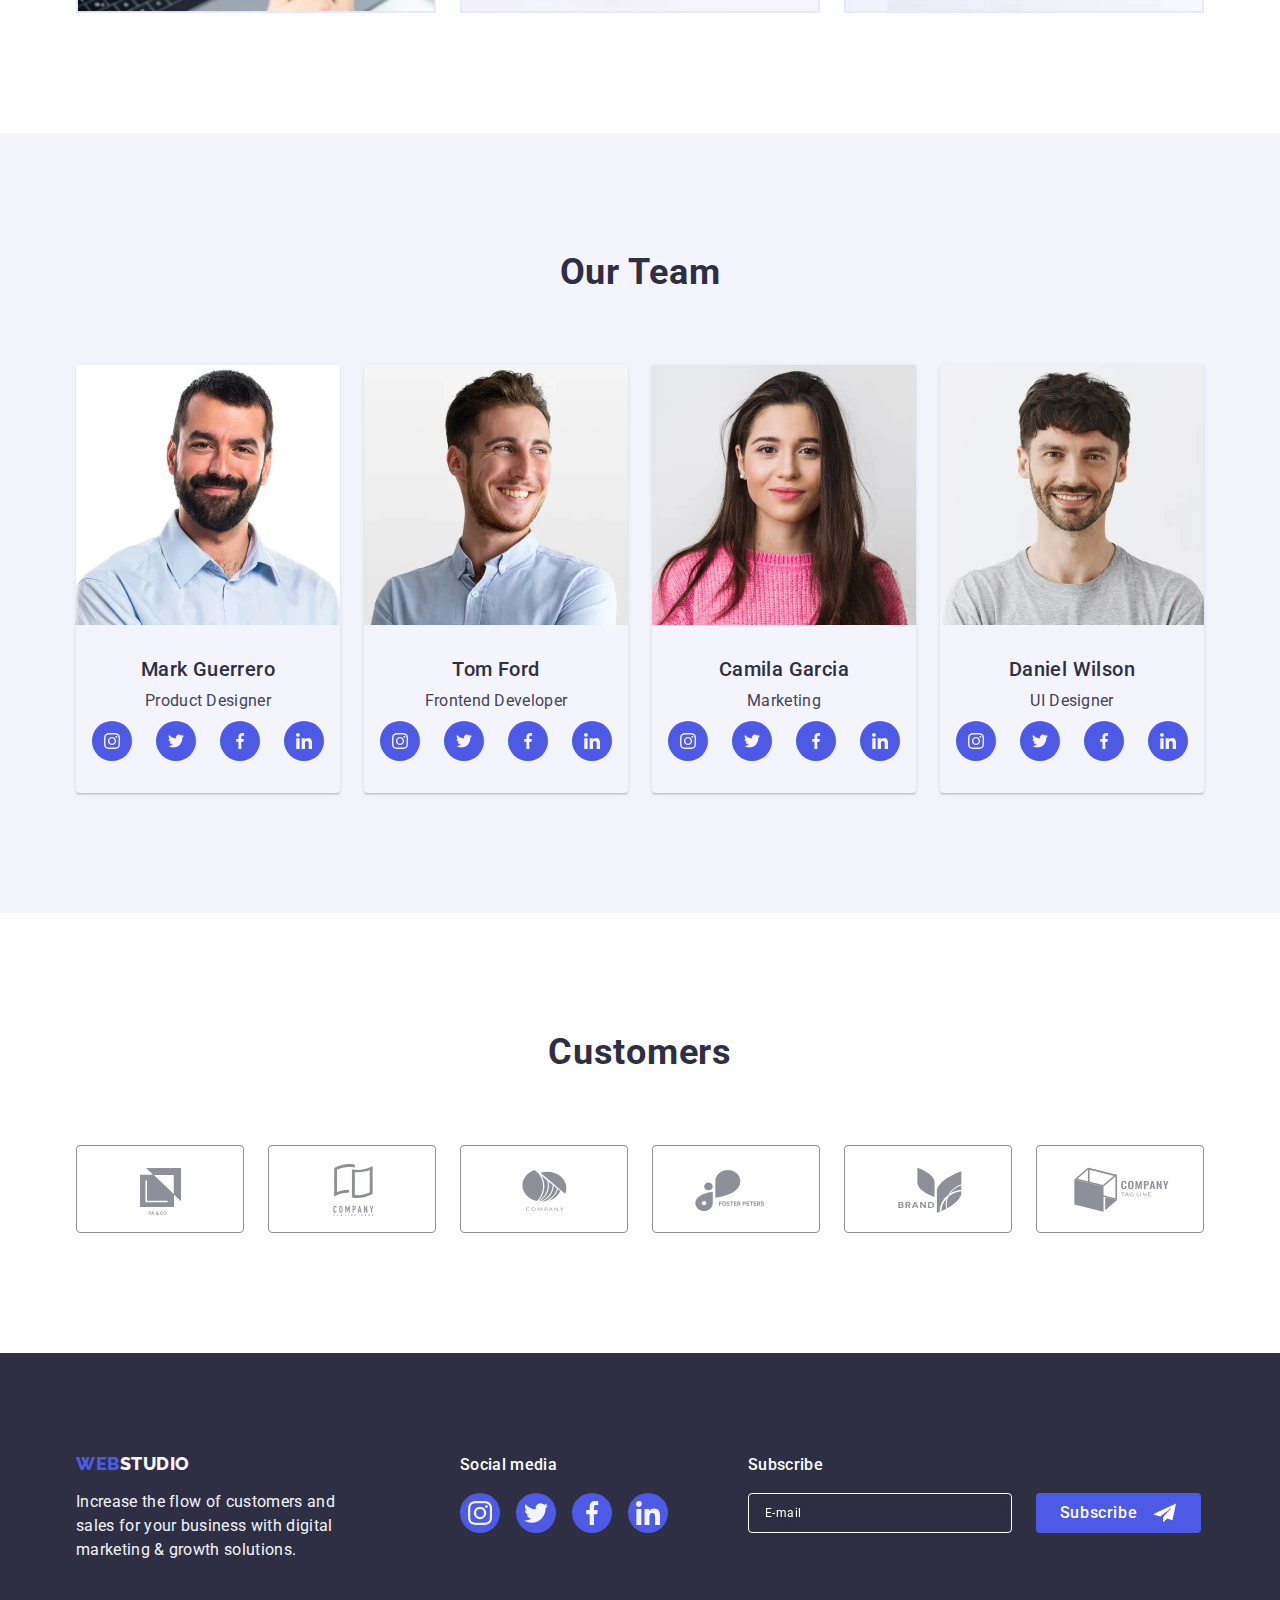
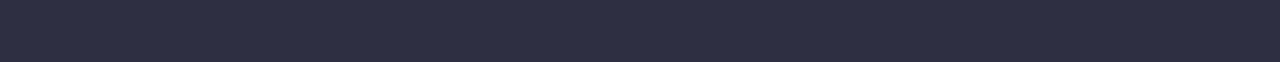
==== commit 0b345257: "pictures" ====
--- a/index.html
+++ b/index.html
@@ -282,8 +282,8 @@
               <img
                 class="image team-image"
                 srcset="
-                  ./images/people/_mark@1x.webp 1x,
-                  ./images/people/_mark@2x.webp 2x
+                  ./images/people/mark@1x.webp 1x,
+                  ./images/people/mark@2x.webp 2x
                 "
                 src="./images/people/mark.jpg"
                 alt="A dark-haired, bearded man in a blue shirt"
@@ -355,8 +355,8 @@
               <img
                 class="image team-image"
                 srcset="
-                  ./images/people/_tom@1x.webp 1x,
-                  ./images/people/_tom@2x.webp 2x
+                  ./images/people/tom@1x.webp 1x,
+                  ./images/people/tom@2x.webp 2x
                 "
                 src="./images/people/tom.jpg"
                 alt="A blond-haired man with a week's stubble in a blue shirt"
@@ -426,8 +426,8 @@
               <img
                 class="image team-image"
                 srcset="
-                  ./images/people/_camila@1x.webp 1x,
-                  ./images/people/_camila@2x.webp 2x
+                  ./images/people/camila@1x.webp 1x,
+                  ./images/people/camila@2x.webp 2x
                 "
                 src="./images/people/camila.jpg"
                 alt="Dark-haired girl in a pink blouse"
@@ -499,8 +499,8 @@
               <img
                 class="image team-image"
                 srcset="
-                  ./images/people/_daniel@1x.webp 1x,
-                  ./images/people/_daniel@2x.webp 2x
+                  ./images/people/daniel@1x.webp 1x,
+                  ./images/people/daniel@2x.webp 2x
                 "
                 src="./images/people/daniel.jpg"
                 alt="Dark-haired man with 2-week stubble wearing a grey T-shirt"
--- a/css/styles.css
+++ b/css/styles.css
@@ -1,8 +1,3 @@
-/* !!!!!!!!!!!!!!!!!!!!!!!!!!!!!!!!!!!!!!!!!!!!!!!! */
-/* .team-container * {outline: 1px solid tomato} * */
-/* div.goals-icon+svg.goals-icon[width="16" hight="16"]>use[href="./images/icons.svg#"]
- */
-
 /* `````ROOT````` */
 :root {
   --card-set-gap: 24px;
@@ -23,7 +18,6 @@
   color: var(--secondary-color);
   background-color: #fff;
 }
-/* ,,,,,body,,,,, */
 
 /* `````COMPONENTS````` */
 h1,
@@ -179,8 +173,6 @@
   color: var(--secondary-color);
 }
 
-/* ,,,,,components,,,,, */
-
 /* `````HEADER````` */
 .header {
   border-bottom: 1px solid #e7e9fc;
@@ -289,13 +281,6 @@
     margin-left: auto;
     align-items: center;
     gap: 40px;
-
-    /* font-family: var(--primary-font);
-    font-style: normal;
-    font-size: 16px;
-    line-height: 1.5;
-    letter-spacing: 0.02em;
-    color: var(--secondary-color); */
   }
 }
 
@@ -463,7 +448,6 @@
     display: none;
   }
 }
-/* ,,,,,header,,,,, */
 
 /* `````HERO````` */
 
@@ -474,7 +458,7 @@
       rgba(46, 47, 66, 0.7),
       rgba(46, 47, 66, 0.7)
     ),
-    url(../images/hero/_mob_h@1x.webp);
+    url(../images/hero/mob_h@1x.webp);
   /* max-width: 1440px; */
   background-size: cover;
   background-repeat: no-repeat;
@@ -489,7 +473,7 @@
         rgba(46, 47, 66, 0.7),
         rgba(46, 47, 66, 0.7)
       ),
-      url(../images/hero/_mob_h@2x.webp);
+      url(../images/hero/mob_h@2x.webp);
   }
 }
 
@@ -499,7 +483,7 @@
         rgba(46, 47, 66, 0.7),
         rgba(46, 47, 66, 0.7)
       ),
-      url(../images/hero/_tab_h@1x.webp);
+      url(../images/hero/tab_h@1x.webp);
   }
 
   @media (min-device-pixel-ratio: 2),
@@ -510,7 +494,7 @@
           rgba(46, 47, 66, 0.7),
           rgba(46, 47, 66, 0.7)
         ),
-        url(../images/hero/_tab_h@2x.webp);
+        url(../images/hero/tab_h@2x.webp);
     }
   }
 }
@@ -522,7 +506,7 @@
         rgba(46, 47, 66, 0.7),
         rgba(46, 47, 66, 0.7)
       ),
-      url(../images/hero/_desk_h@1x.webp);
+      url(../images/hero/desk_h@1x.webp);
   }
 
   @media (min-device-pixel-ratio: 2),
@@ -533,7 +517,7 @@
           rgba(46, 47, 66, 0.7),
           rgba(46, 47, 66, 0.7)
         ),
-        url(../images/hero/_desk_h@2x.webp);
+        url(../images/hero/desk_h@2x.webp);
     }
   }
 }
@@ -722,17 +706,17 @@
   margin-bottom: 72px;
   text-align: center;
 }
-/* @media only screen and (max-width: 767px) {
-  .team-list {
-    flex-direction: column;
-  }
-} */
+
+.team-list {
+  display: flex;
+  flex-wrap: wrap;
+  column-gap: 24px;
+  row-gap: 96px;
+  justify-content: center;
+}
 
 @media only screen and (min-width: 768px) {
   .team-list {
-    display: flex;
-    flex-wrap: wrap;
-    column-gap: 24px;
     row-gap: 72px;
   }
 }
@@ -894,7 +878,8 @@
 
 /* `````PORTFOLIO````` */
 .portfolio-section {
-  padding: 48px;
+  padding-top: 48px;
+  padding-bottom: 48px;
 }
 
 @media only screen and (min-width: 1158px) {
@@ -962,11 +947,6 @@
   transition-timing-function: cubic-bezier(0.4, 0, 0.2, 1);
 }
 
-.item-portfolio {
-  width: calc((100% - 48px) / 3);
-  position: relative;
-}
-
 .list-portfolio .portfolio-link {
   transition: box-shadow 250ms cubic-bezier(0.4, 0, 0.2, 1);
 }
@@ -983,12 +963,32 @@
 .list-portfolio {
   display: flex;
   flex-wrap: wrap;
+  /* justify-content: center; */
   column-gap: 24px;
   row-gap: 48px;
 }
 
+@media only screen and (min-width: 768px) and (max-width: 1157px) {
+  .list-portfolio {
+    row-gap: 72px;
+  }
+}
+
 .item-portfolio {
   display: flex;
+  position: relative;
+}
+
+@media only screen and (min-width: 768px) {
+  .item-portfolio {
+    flex-basis: calc((100% - 24px) / 2);
+  }
+}
+
+@media only screen and (min-width: 1158px) {
+  .item-portfolio {
+    flex-basis: calc((100% - 48px) / 3);
+  }
 }
 
 .portfolio-inform {
@@ -1042,6 +1042,7 @@
 }
 @media only screen and (min-width: 768px) and (max-width: 1157px) {
   .footer-container {
+    padding-left: 108px;
     display: flex;
     align-items: baseline;
     flex-wrap: wrap;
@@ -1054,7 +1055,7 @@
   .footer-container {
     display: flex;
     align-items: baseline;
-    margin-left: 156px;
+    /* margin-left: 156px; */
   }
 }
 
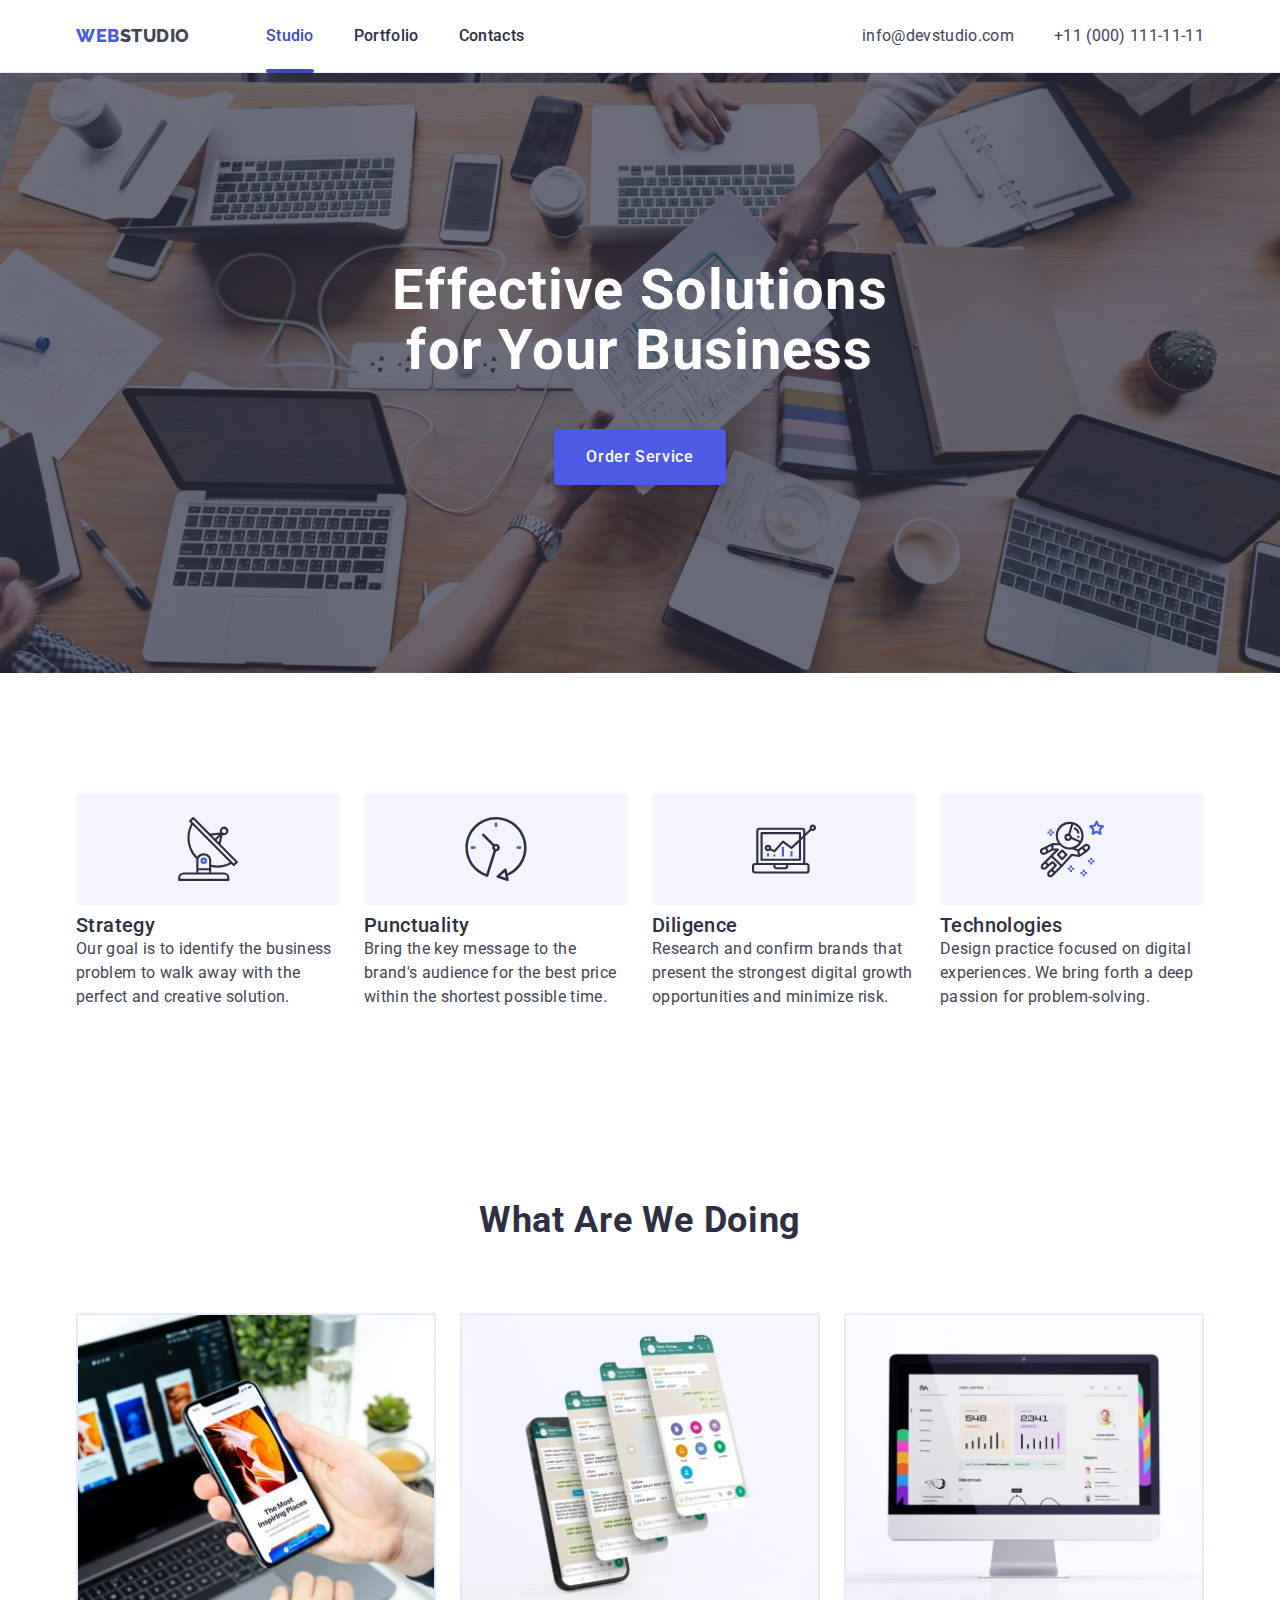
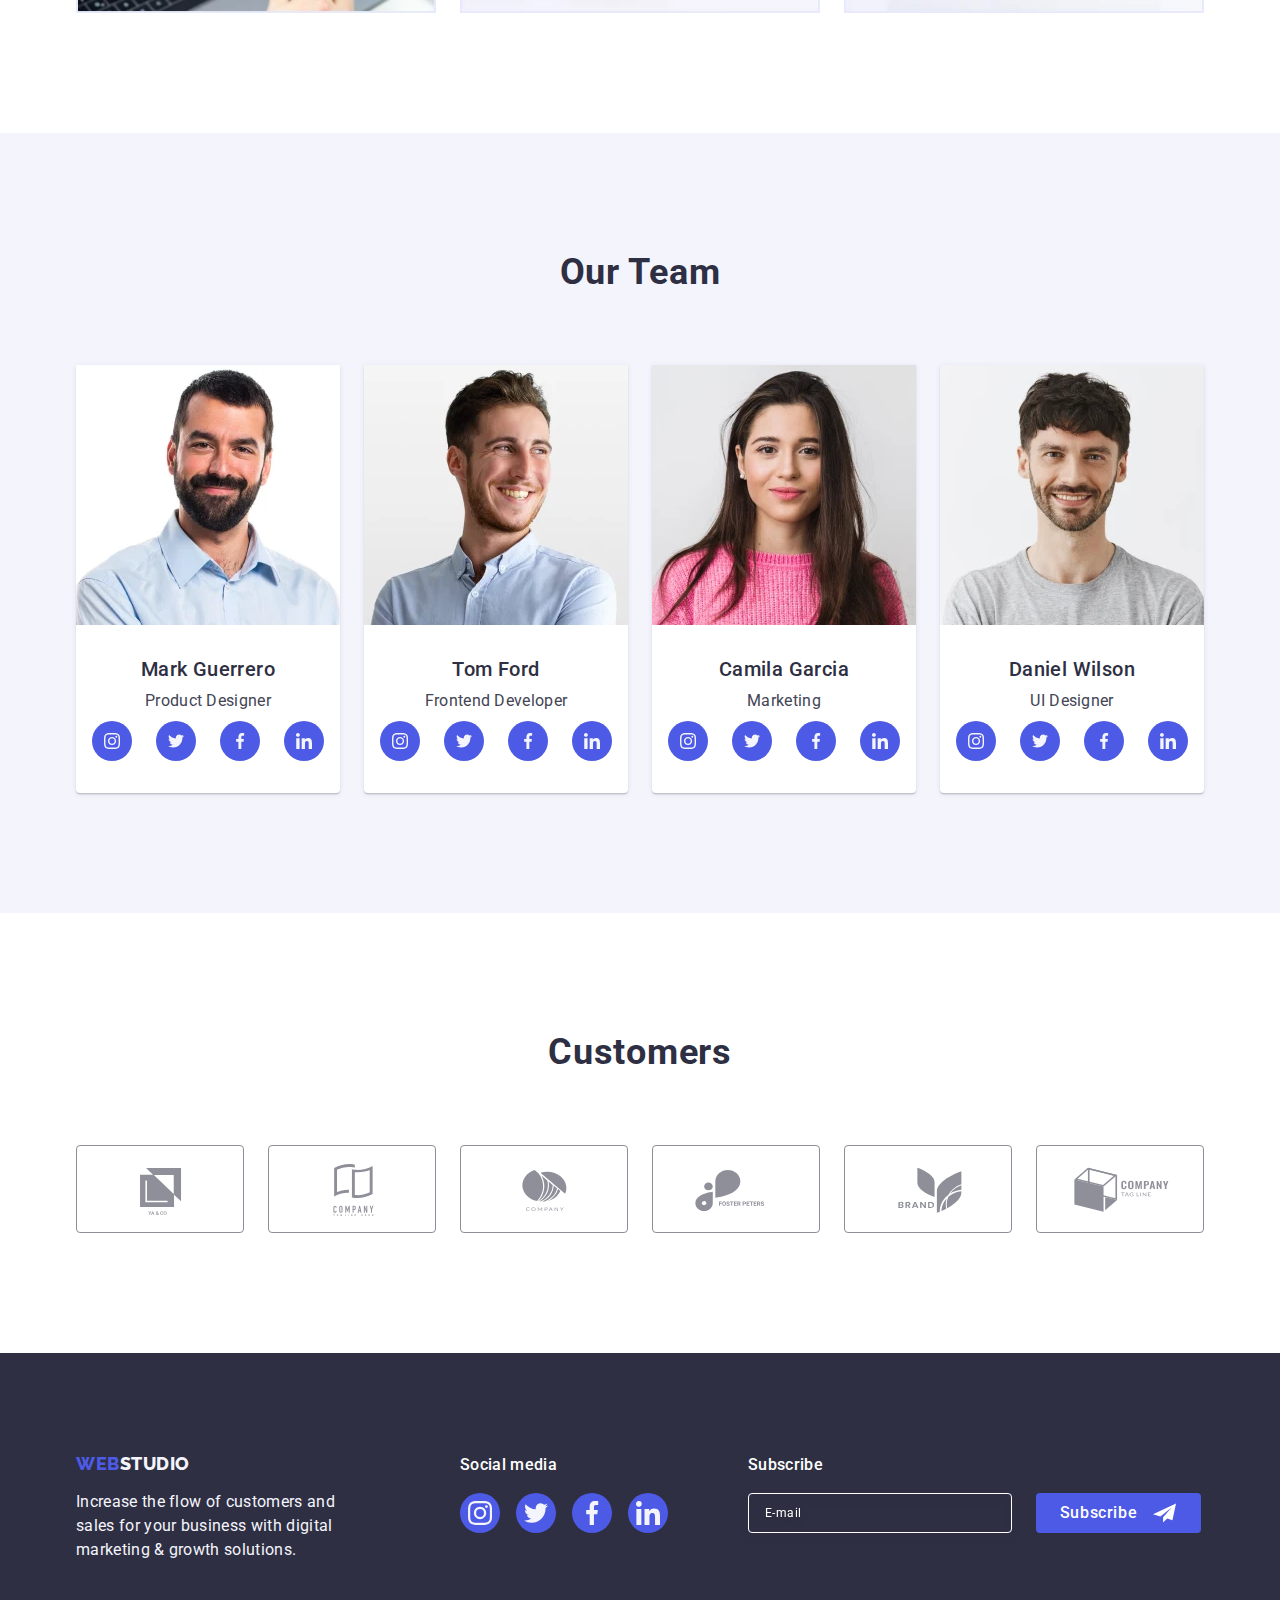
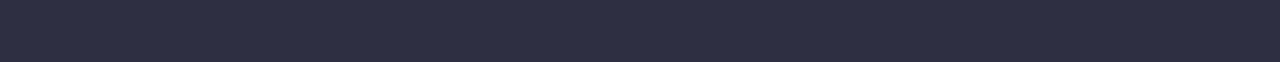
==== commit 4c0c090c: "mob.menu+hero" ====
--- a/index.html
+++ b/index.html
@@ -56,101 +56,11 @@
             </li>
           </ul>
         </address>
-        <!-- MOB MENU -->
         <button type="button" class="mob-menu-open js-open-menu">
           <svg class="mob-menu__open-icon" width="32" height="22">
             <use href="./images/icons.svg#burger"></use>
           </svg>
         </button>
-      </div>
-
-      <div class="mob-menu js-menu-container">
-        <div class="container mob-menu-container">
-          <button class="mob-menu-close js-close-menu">
-            <svg class="mob-menu__close-icon" width="8" height="8">
-              <use href="./images/icons.svg#close"></use>
-            </svg>
-          </button>
-          <ul class="list menu-list">
-            <li class="menu-item">
-              <a href="./index.html" class="menu-link current-link">Studio</a>
-            </li>
-            <li class="menu-item">
-              <a href="./portfolio.html" class="menu-link">Portfolio</a>
-            </li>
-            <li class="menu-item">
-              <a href="#" class="menu-link">Contacts</a>
-            </li>
-          </ul>
-          <address class="menu-address">
-            <ul class="menu-address-list">
-              <li class="menu-address-item">
-                <a class="menu-contact" href="mailto:info@devstudio.com"
-                  >info@devstudio.com</a
-                >
-              </li>
-              <li class="menu-address-item menu-tel-item">
-                <a class="menu-contact menu-tel" href="tel:+110001111111"
-                  >+11 (000) 111-11-11</a
-                >
-              </li>
-            </ul>
-          </address>
-          <ul class="menu-socials">
-            <li class="menu-socials-items">
-              <a
-                class="menu-socials-links"
-                aria-label="instagram icon"
-                href="https://www.instagram.com/"
-                target="_blank"
-                rel="noopener no referrer"
-              >
-                <svg class="menu-socials-icons" width="24" height="24">
-                  <use href="./images/icons.svg#instagram"></use>
-                </svg>
-              </a>
-            </li>
-            <li class="menu-socials-items">
-              <a
-                class="menu-socials-links"
-                aria-label="twitter icon"
-                href="https://twitter.com/"
-                target="_blank"
-                rel="noopener no referrer"
-              >
-                <svg class="menu-socials-icons" width="24" height="24">
-                  <use href="./images/icons.svg#twitter"></use>
-                </svg>
-              </a>
-            </li>
-            <li class="menu-socials-items">
-              <a
-                class="menu-socials-links"
-                aria-label="facebook icon"
-                href="https://www.facebook.com/"
-                target="_blank"
-                rel="noopener no referrer"
-              >
-                <svg class="menu-socials-icons" width="24" height="24">
-                  <use href="./images/icons.svg#facebook"></use>
-                </svg>
-              </a>
-            </li>
-            <li class="menu-socials-items">
-              <a
-                class="menu-socials-links"
-                aria-label="linkedin icon"
-                href="https://www.linkedin.com/"
-                target="_blank"
-                rel="noopener no referrer"
-              >
-                <svg class="menu-socials-icons" width="24" height="24">
-                  <use href="./images/icons.svg#linkedin"></use>
-                </svg>
-              </a>
-            </li>
-          </ul>
-        </div>
       </div>
     </header>
     <!-- MAIN -->
@@ -811,6 +721,95 @@
         </form>
       </div>
     </div>
+    <!-- MOB MENU -->
+    <div class="mob-menu js-menu-container">
+      <div class="container mob-menu-container">
+        <button class="mob-menu-close js-close-menu">
+          <svg class="mob-menu__close-icon" width="8" height="8">
+            <use href="./images/icons.svg#close"></use>
+          </svg>
+        </button>
+        <ul class="list menu-list">
+          <li class="menu-item">
+            <a href="./index.html" class="menu-link current-link">Studio</a>
+          </li>
+          <li class="menu-item">
+            <a href="./portfolio.html" class="menu-link">Portfolio</a>
+          </li>
+          <li class="menu-item">
+            <a href="#" class="menu-link">Contacts</a>
+          </li>
+        </ul>
+        <address class="menu-address">
+          <ul class="menu-address-list">
+            <li class="menu-address-item">
+              <a class="menu-contact" href="mailto:info@devstudio.com"
+                >info@devstudio.com</a
+              >
+            </li>
+            <li class="menu-address-item menu-tel-item">
+              <a class="menu-contact menu-tel" href="tel:+110001111111"
+                >+11 (000) 111-11-11</a
+              >
+            </li>
+          </ul>
+        </address>
+        <ul class="menu-socials">
+          <li class="menu-socials-items">
+            <a
+              class="menu-socials-links"
+              aria-label="instagram icon"
+              href="https://www.instagram.com/"
+              target="_blank"
+              rel="noopener no referrer"
+            >
+              <svg class="menu-socials-icons" width="24" height="24">
+                <use href="./images/icons.svg#instagram"></use>
+              </svg>
+            </a>
+          </li>
+          <li class="menu-socials-items">
+            <a
+              class="menu-socials-links"
+              aria-label="twitter icon"
+              href="https://twitter.com/"
+              target="_blank"
+              rel="noopener no referrer"
+            >
+              <svg class="menu-socials-icons" width="24" height="24">
+                <use href="./images/icons.svg#twitter"></use>
+              </svg>
+            </a>
+          </li>
+          <li class="menu-socials-items">
+            <a
+              class="menu-socials-links"
+              aria-label="facebook icon"
+              href="https://www.facebook.com/"
+              target="_blank"
+              rel="noopener no referrer"
+            >
+              <svg class="menu-socials-icons" width="24" height="24">
+                <use href="./images/icons.svg#facebook"></use>
+              </svg>
+            </a>
+          </li>
+          <li class="menu-socials-items">
+            <a
+              class="menu-socials-links"
+              aria-label="linkedin icon"
+              href="https://www.linkedin.com/"
+              target="_blank"
+              rel="noopener no referrer"
+            >
+              <svg class="menu-socials-icons" width="24" height="24">
+                <use href="./images/icons.svg#linkedin"></use>
+              </svg>
+            </a>
+          </li>
+        </ul>
+      </div>
+    </div>
     <script src="./js/mobile-menu.js"></script>
     <script src="./js/modal.js"></script>
   </body>
--- a/css/styles.css
+++ b/css/styles.css
@@ -334,10 +334,13 @@
   }
 
   .mob-menu-container {
+    display: flex;
+    flex-direction: column;
     position: relative;
     padding-left: 40px;
     padding-top: 80px;
     padding-bottom: 40px;
+    height: 100%;
   }
 
   .mob-menu-close {
@@ -360,9 +363,11 @@
       border 250ms cubic-bezier(0.4, 0, 0.2, 1);
   }
 
-  .menu-list {
+  /* .menu-list {
+    margin-bottom: auto;
+    margin-bottom: calc(268px - 100vw * 0.2);
     margin-bottom: 26.4vh;
-  }
+  } */
 
   .menu-item:not(:last-child) {
     margin-bottom: 40px;
@@ -376,6 +381,7 @@
   }
 
   .menu-address {
+    margin-top: auto;
     font-style: normal;
   }
 
@@ -460,6 +466,7 @@
     ),
     url(../images/hero/mob_h@1x.webp);
   /* max-width: 1440px; */
+
   background-size: cover;
   background-repeat: no-repeat;
   background-position: center;
@@ -502,11 +509,15 @@
 @media only screen and (min-width: 1158px) {
   .hero-section {
     padding: 188px 0;
+    margin-left: auto;
+    margin-right: auto;
+    max-width: 1440px;
     background-image: linear-gradient(
         rgba(46, 47, 66, 0.7),
         rgba(46, 47, 66, 0.7)
       ),
       url(../images/hero/desk_h@1x.webp);
+    /* background-size: 1440px; */
   }
 
   @media (min-device-pixel-ratio: 2),
@@ -518,6 +529,7 @@
           rgba(46, 47, 66, 0.7)
         ),
         url(../images/hero/desk_h@2x.webp);
+      /* background-size: 1440px; */
     }
   }
 }
@@ -721,12 +733,11 @@
   }
 }
 
-@media only screen and (min-width: 768px) {
-  .team-item {
-    box-shadow: 0px 1px 6px rgba(46, 47, 66, 0.08),
-      0px 1px 1px rgba(46, 47, 66, 0.16), 0px 2px 1px rgba(46, 47, 66, 0.08);
-    border-radius: 0px 0px 4px 4px;
-  }
+.team-item {
+  background-color: #ffffff;
+  box-shadow: 0px 1px 6px rgba(46, 47, 66, 0.08),
+    0px 1px 1px rgba(46, 47, 66, 0.16), 0px 2px 1px rgba(46, 47, 66, 0.08);
+  border-radius: 0px 0px 4px 4px;
 }
 
 @media only screen and (min-width: 1158px) {
